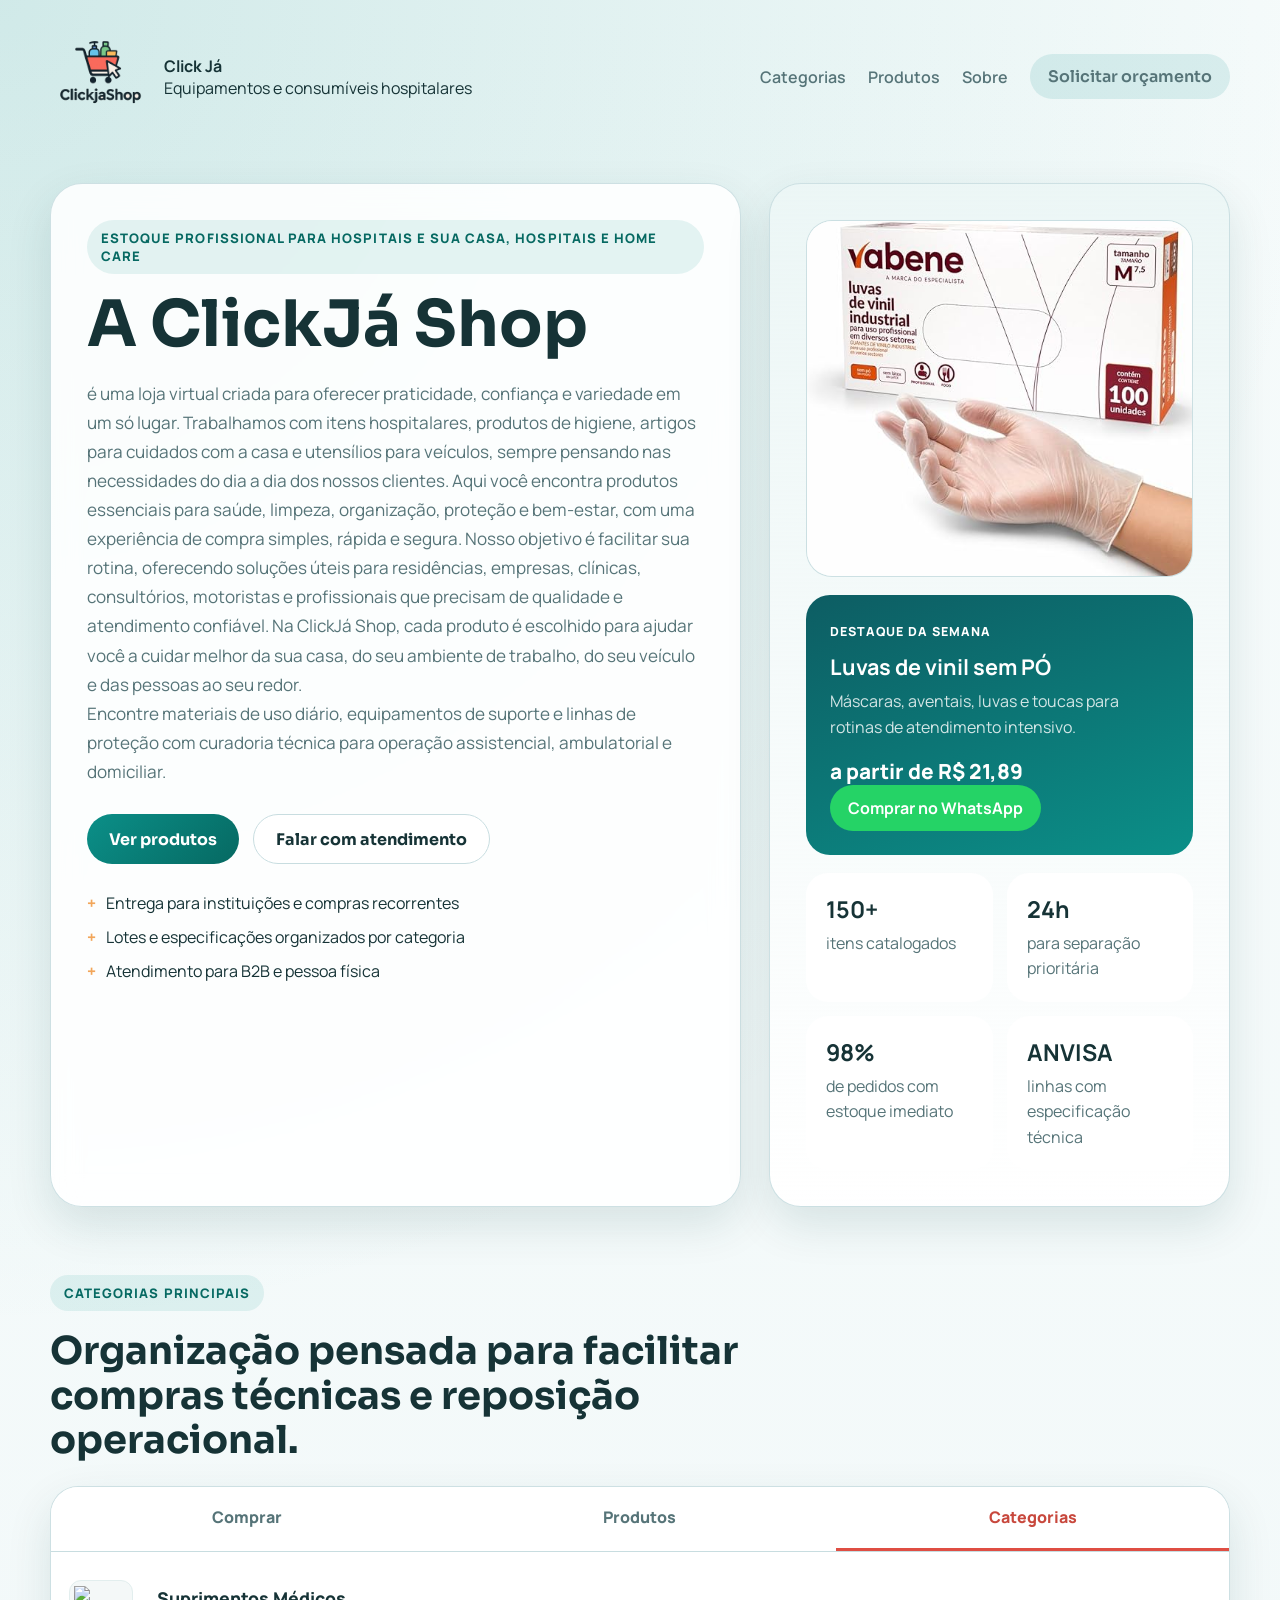
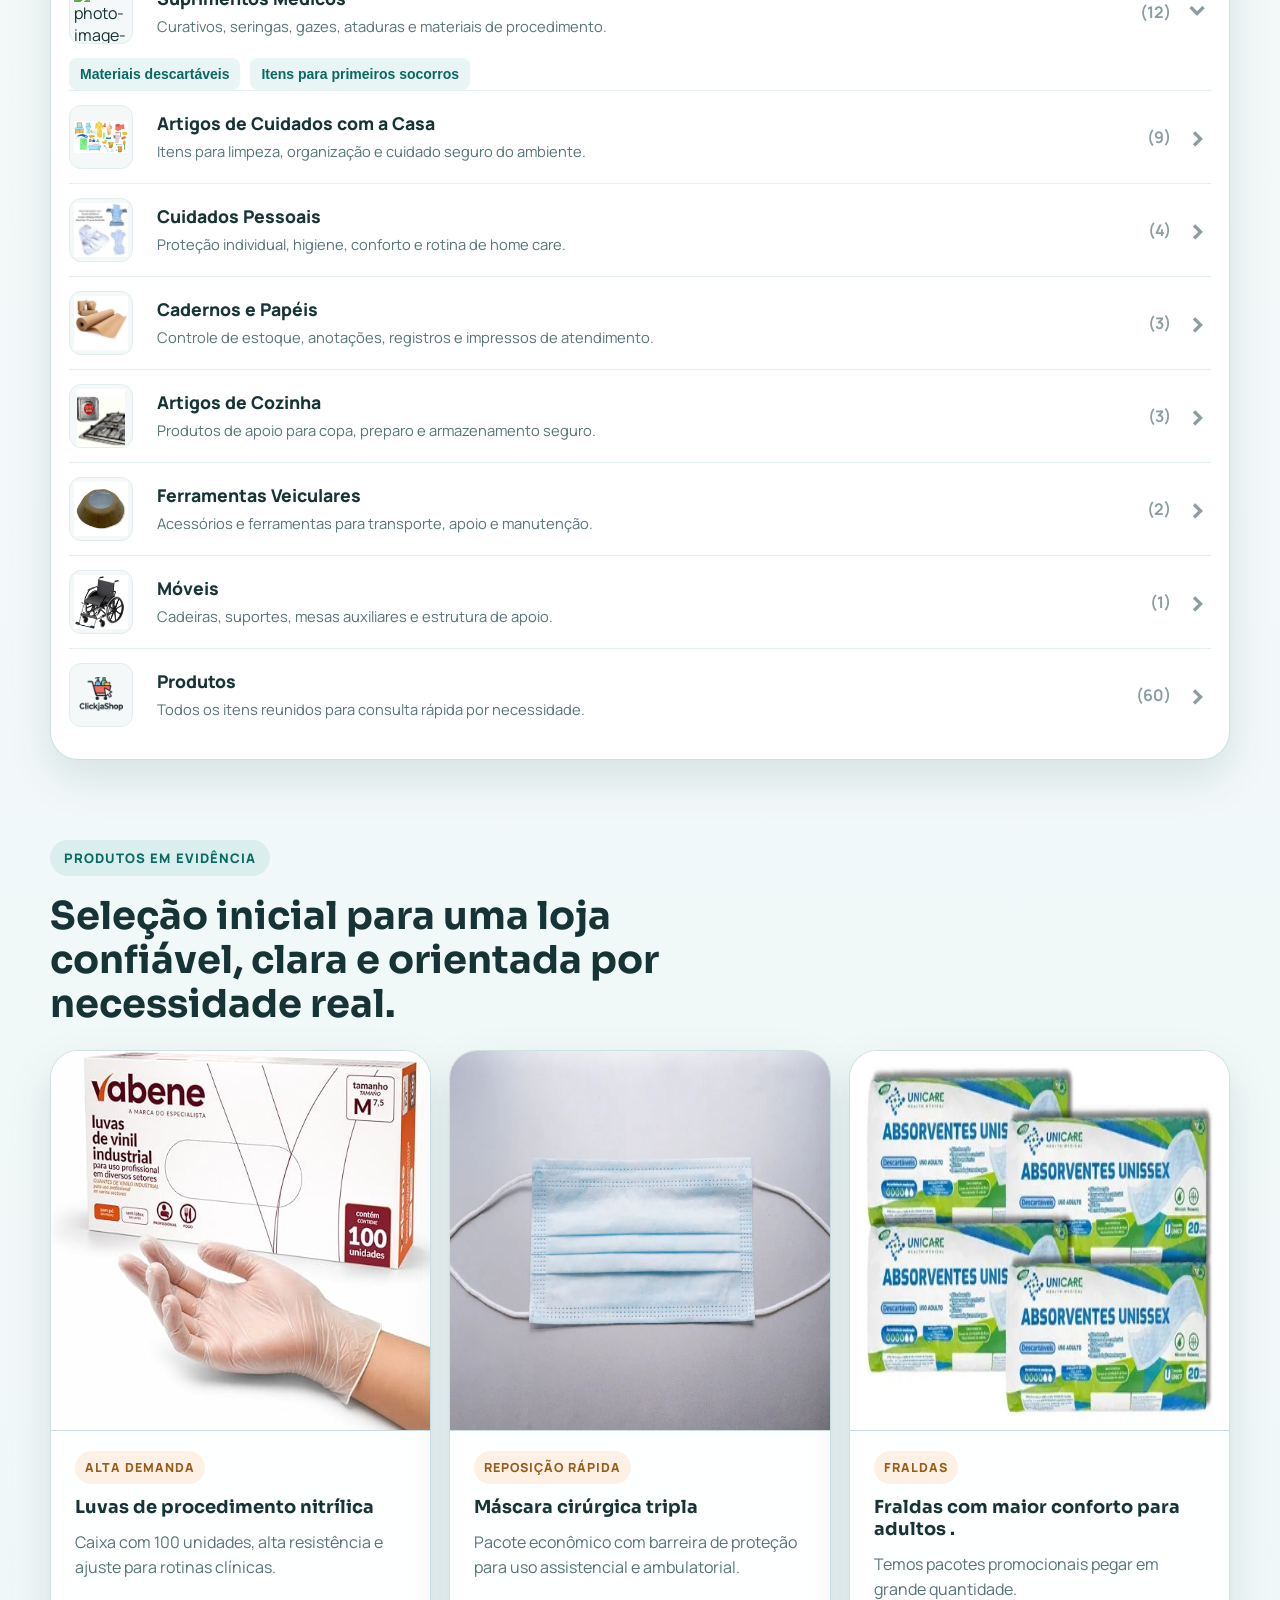
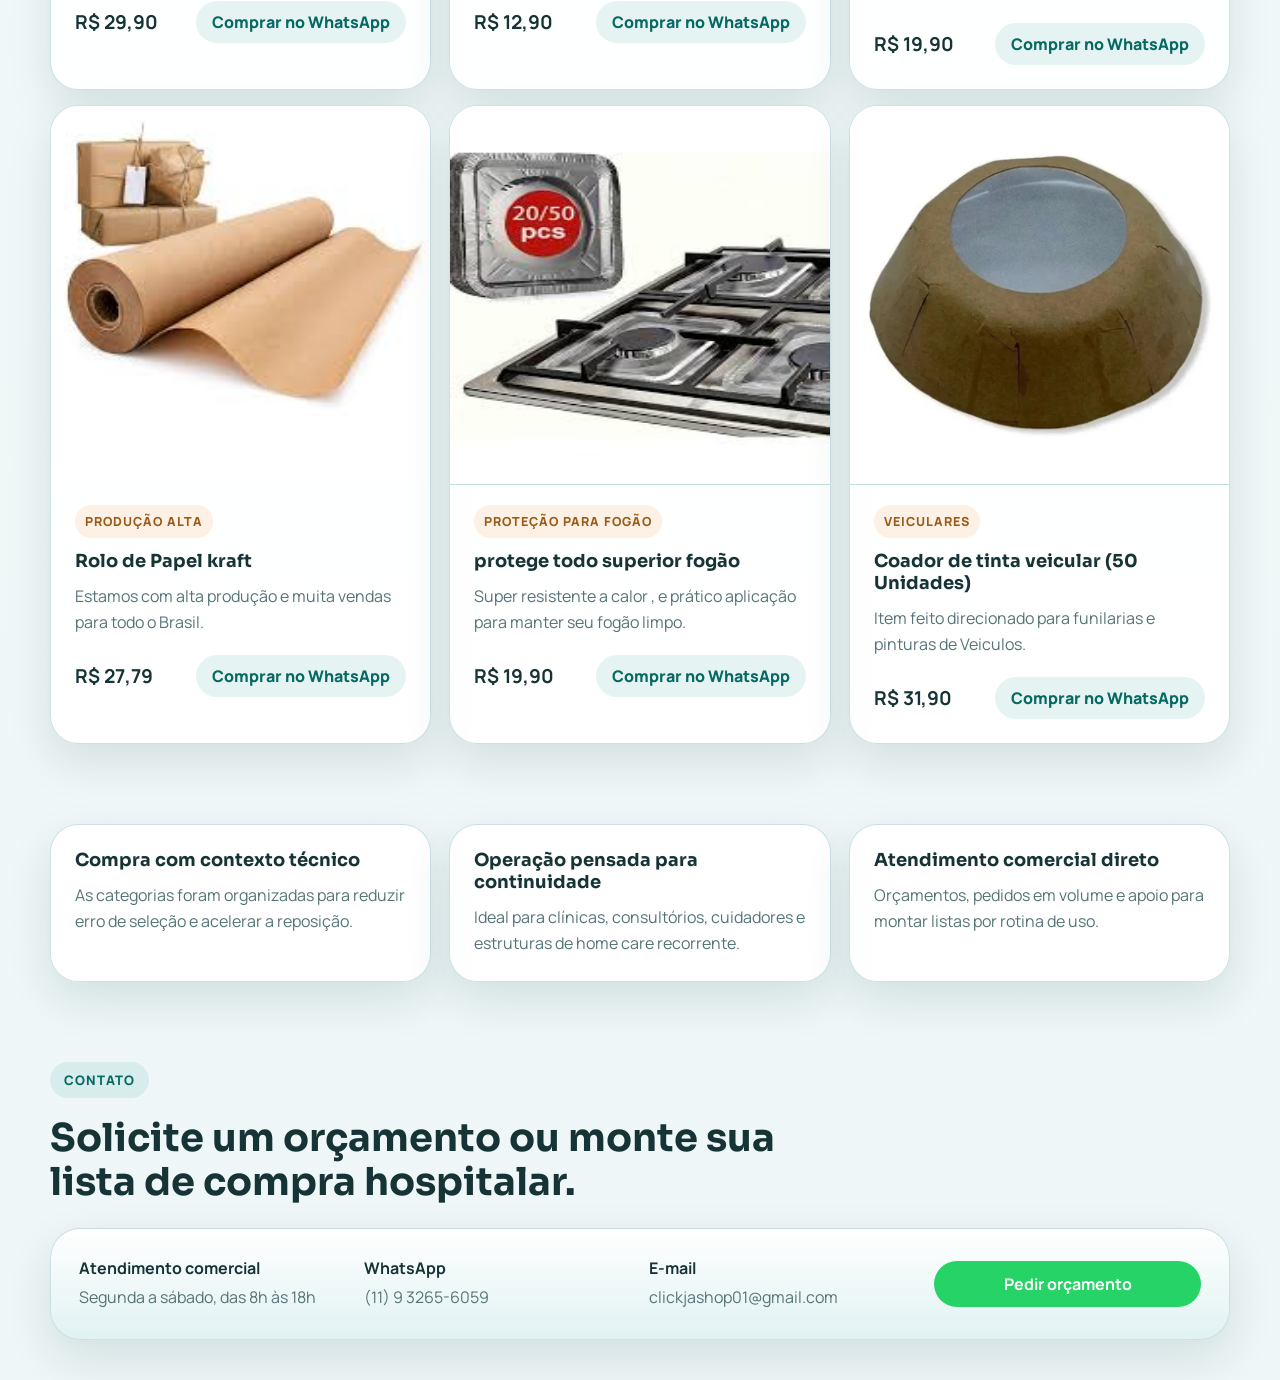
==== index.html @ 9dca1044 "minha atualização" ====
﻿<!DOCTYPE html>
<html lang="pt-BR">
<head>
    <meta charset="UTF-8">
    <meta name="viewport" content="width=device-width, initial-scale=1.0">
    <title>Click Já | Loja de Itens Hospitalares</title>
    <link rel="preconnect" href="https://fonts.googleapis.com">
    <link rel="preconnect" href="https://fonts.gstatic.com" crossorigin>
    <link href="https://fonts.googleapis.com/css2?family=Manrope:wght@400;500;700;800&family=Sora:wght@600;700;800&display=swap" rel="stylesheet">
    <link rel="stylesheet" href="style.css">
    <link rel="icon" href="./assets/favicon.png">
    <meta name="description" content="Loja online de itens hospitalares, higiene, cuidados pessoais e utilidades.">
</head>
<body>
    <header class="topbar">
        <div class="logo-clickja">
             <a href="#" class="logo">
            <img src="./assets/produtos/logo-clickja-sem-fundo.png" width="100px" alt="Logo">
            </a>
        
            <div>
                <strong>Click Já</strong>
                <p>Equipamentos e consumíveis hospitalares</p>
            </div>
        </div>
        <nav class="nav">
            <a href="#categorias">Categorias</a>
            <a href="#produtos">Produtos</a>
            <a href="#sobre">Sobre</a>
            <a href="#contato" class="nav-cta">Solicitar orçamento</a>
        </nav>
    </header>

    <main>
        <section class="hero" id="comprar">
            <div class="hero-copy">
                <span class="eyebrow">Estoque profissional para hospitais e sua casa, hospitais e home care</span>
                <h1>A ClickJá Shop</h1>
                        <p>é uma loja virtual criada para oferecer praticidade, confiança e variedade em um só lugar. Trabalhamos com itens hospitalares, produtos de higiene, artigos para cuidados com a casa e utensílios para veículos, sempre pensando nas necessidades do dia a dia dos nossos clientes.

                        Aqui você encontra produtos essenciais para saúde, limpeza, organização, proteção e bem-estar, com uma experiência de compra simples, rápida e segura. Nosso objetivo é facilitar sua rotina, oferecendo soluções úteis para residências, empresas, clínicas, consultórios, motoristas e profissionais que precisam de qualidade e atendimento confiável.
                        Na ClickJá Shop, cada produto é escolhido para ajudar você a cuidar melhor da sua casa, do seu ambiente de trabalho, do seu veículo e das pessoas ao seu redor.
                        </p>

                <p>
                    Encontre materiais de uso diário, equipamentos de suporte e linhas de proteção
                    com curadoria técnica para operação assistencial, ambulatorial e domiciliar.
                </p>
                <div class="hero-actions">
                    <a href="#produtos" class="button button-primary">Ver produtos</a>
                    <a href="#contato" class="button button-secondary">Falar com atendimento</a>
                </div>
                <ul class="hero-points">
                    <li>Entrega para instituições e compras recorrentes</li>
                    <li>Lotes e especificações organizados por categoria</li>
                    <li>Atendimento para B2B e pessoa física</li>
                </ul>
            </div>

            <div class="hero-panel">
                <figure class="hero-visual">
                    <img
                        class="hero-image"
                        src="./assets/produtos/luvas-nitrilicas-vebene.jpg"
                        alt="Foto de suprimentos hospitalares organizados sobre superfície azul"
                        width="720"
                        height="520">
                </figure>

                <div class="status-card">
                    
                    <span class="status-label">Destaque da semana</span>
                    <strong>Luvas de vinil sem PÓ</strong>
                    <p>Máscaras, aventais, luvas e toucas para rotinas de atendimento intensivo.</p>
                    <span class="status-price">a partir de R$ 21,89</span>
                    <a class="WhatsApp-button" href="https://wa.me/5511932656059?text=Olá! Tenho interesse no produto." target="_blank"> Comprar no WhatsApp</a>
                </div>
            

                <div class="metric-grid">
                    <article>
                        <strong>150+</strong>
                        <span>itens catalogados</span>
                    </article>
                    <article>
                        <strong>24h</strong>
                        <span>para separação prioritária</span>
                    </article>
                    <article>
                        <strong>98%</strong>
                        <span>de pedidos com estoque imediato</span>
                    </article>
                    <article>
                        <strong>ANVISA</strong>
                        <span>linhas com especificação técnica</span>
                    </article>
                </div>
            </div>
        </section>

        <section class="section shop-categories" id="categorias">
            <div class="section-heading">
                <span class="eyebrow">Categorias principais</span>
                <h2>Organização pensada para facilitar compras técnicas e reposição operacional.</h2>
            </div>

            <div class="store-panel">
                <div class="store-tabs" aria-label="Navegação da loja">
                    <a href="#comprar">Comprar</a>
                    <a href="#produtos">Produtos</a>
                    <a href="#categorias" class="active">Categorias</a>
                </div>

                <div class="category-list" aria-label="Lista de categorias da loja">
                    <details class="category-row" open>
                        <summary>
                            <span class="category-thumb">
                                <img src="./assets/produtos/img-kit-mascara-toca" alt="photo-image-luvas">
                            </span>
                            <span class="category-main">
                                <span class="category-title">Suprimentos Médicos</span>
                                <span class="category-spec">Curativos, seringas, gazes, ataduras e materiais de procedimento.</span>
                            </span>
                            <span class="category-count">(12)</span>
                            <span class="category-arrow" aria-hidden="true">›</span>
                            
                        </summary>
                        <div class="category-details">
                            <button class="category-button">Materiais descartáveis</button>
                            <button class="category-button">Itens para primeiros socorros</button>
                        </div>
                    </details>

                    <details class="category-row">
                        <summary>
                            <span class="category-thumb">
                                <img src="./assets/produtos/img-cuidados-de-casa.jpg" alt="image-higienico-banheiro">
                            </span>
                            <span class="category-main">
                                <span class="category-title">Artigos de Cuidados com a Casa</span>
                                <span class="category-spec">Itens para limpeza, organização e cuidado seguro do ambiente.</span>
                            </span>
                            <span class="category-count">(9)</span>
                            <span class="category-arrow" aria-hidden="true">›</span>
                        </summary>
                        <div class="category-details">
                            <button class="category-button">Higienização</button>
                            <button class="category-button">Proteção de superfícies</button>
                            <button class="category-button">Organizadores de rotina</button>
                        </div>
                    </details>

                    <details class="category-row">
                        <summary>
                            <span class="category-thumb">
                                <img src="./assets/produtos/img-fraldas-absorventes.jpg" alt="higiene">
                            </span>
                            <span class="category-main">
                                <span class="category-title">Cuidados Pessoais</span>
                                <span class="category-spec">Proteção individual, higiene, conforto e rotina de home care.</span>
                            </span>
                            <span class="category-count">(4)</span>
                            <span class="category-arrow" aria-hidden="true">›</span>
                        </summary>
                        <div class="category-details">
                            <button>Higiene pessoal</button>
                            <button>Conforto do paciente</button>
                        </div>
                    </details>

                    <details class="category-row">
                        <summary>
                            <span class="category-thumb">
                                <img src="./assets/produtos/img-papelkraft.jpg" alt="papel-kraft">
                            </span>
                            <span class="category-main">
                                <span class="category-title">Cadernos e Papéis</span>
                                <span class="category-spec">Controle de estoque, anotações, registros e impressos de atendimento.</span>
                            </span>
                            <span class="category-count">(3)</span>
                            <span class="category-arrow" aria-hidden="true">›</span>
                        </summary>
                        <div class="category-details">
                            <button>Blocos de registro</button>
                            <button>Etiquetas</button>
                            <button>Formulários de controle</button>
                        </div>
                    </details>

                    <details class="category-row">
                        <summary>
                            <span class="category-thumb">
                                <img src="./assets/produtos/img-capa-de-fogao-aluminio.jpg" alt="capa-fogao">
                            </span>
                            <span class="category-main">
                                <span class="category-title">Artigos de Cozinha</span>
                                <span class="category-spec">Produtos de apoio para copa, preparo e armazenamento seguro.</span>
                            </span>
                            <span class="category-count">(3)</span>
                            <span class="category-arrow" aria-hidden="true">›</span>
                        </summary>
                        <div class="category-details">
                            <button>Utensílios de apoio</button>
                            <button>Armazenamento</button>
                            <button>Itens descartáveis</button>
                        </div>
                    </details>

                    <details class="category-row">
                        <summary>
                            <span class="category-thumb">
                                <img src="./assets/produtos/img-coador-tinta-veicular.jpg" alt="ferramentas-veiculares">
                            </span>
                            <span class="category-main">
                                <span class="category-title">Ferramentas Veiculares</span>
                                <span class="category-spec">Acessórios e ferramentas para transporte, apoio e manutenção.</span>
                            </span>
                            <span class="category-count">(2)</span>
                            <span class="category-arrow" aria-hidden="true">›</span>
                        </summary>
                        <div class="category-details">
                            <button>Apoio para veículos</button>
                            <button>Segurança no transporte</button>
                            <button>Manutenção básica</button>
                        </div>
                    </details>

                    <details class="category-row">
                        <summary>
                            <span class="category-thumb">
                                <img src="./assets/produtos/img-cadeiras-rodas.jpg" alt="cadeira-rodas">
                            </span>
                            <span class="category-main">
                                <span class="category-title">Móveis</span>
                                <span class="category-spec">Cadeiras, suportes, mesas auxiliares e estrutura de apoio.</span>
                            </span>
                            <span class="category-count">(1)</span>
                            <span class="category-arrow" aria-hidden="true">›</span>
                        </summary>
                        <div class="category-details">
                            <button>Mobilidade</button>
                            <button>Apoio hospitalar</button>
                            <button>Uso domiciliar</button>
                        </div>
                    </details>

                    <details class="category-row">
                        <summary>
                            <span class="category-thumb">
                            <img src="./assets/produtos/logo-clickja-sem-fundo.png" alt="foto-logo">
                            </span>

                            <span class="category-main">
                                
                                <span class="category-title">Produtos</span>
                                <span class="category-spec">Todos os itens reunidos para consulta rápida por necessidade.</span>
                            </span>
                            <span class="category-count">(60)</span>
                            <span class="category-arrow" aria-hidden="true">›</span>
                        </summary>
                        <div class="category-details">
                            <button>Catálogo completo</button>
                            <button>Produtos em destaque</button>
                            <button>Itens por reposição</button>
                        </div>
                    </details>
                </div>
            </div>
        </section>

        <section class="section" id="produtos">
            <div class="section-heading">
                <span class="eyebrow">Produtos em evidência</span>
                <h2>Seleção inicial para uma loja confiável, clara e orientada por necessidade real.</h2>
            </div>

            <div class="product-grid">
                <article class="product-card">
                    <figure class="product-media">
                        <img
                            class="product-image"
                            src="./assets/produtos/luvas-nitrilicas-vebene.jpg"
                            alt="Foto de luvas médicas descartáveis azuis"
                            width="640"
                            height="480"
                            loading="lazy"
                            decoding="async">
                    </figure>
                    <span class="product-tag">Alta demanda</span>
                    <h3>Luvas de procedimento nitrílica</h3>
                    <p>Caixa com 100 unidades, alta resistência e ajuste para rotinas clínicas.</p>
                    <div class="product-meta">
                        <strong>R$ 29,90</strong>
                        <a class="WhatsApp-button" href="https://wa.me/5511932656059?text=Olá! Tenho interesse no produto." target="_blank" rel="noopener"> Comprar no WhatsApp</a>
                    </div>
                </article>

               
                <article class="product-card">
                    <figure class="product-media">
                        <img
                            class="product-image"
                            src="./assets/produtos/img-mascara-descartável.jpg"
                            alt="Foto de máscara cirúrgica descartável"
                            width="640"
                            height="480"
                            loading="lazy"
                            decoding="async">
                    </figure>
                    <span class="product-tag">Reposição rápida</span>
                    <h3>Máscara cirúrgica tripla</h3>
                    <p>Pacote econômico com barreira de proteção para uso assistencial e ambulatorial.</p>
                    <div class="product-meta">
                        <strong>R$ 12,90</strong>
                        <a class="WhatsApp-button" href="https://wa.me/5511932656059?text=Olá! Tenho interesse no produto." target="_blank" rel="noopener"> Comprar no WhatsApp</a>
                    </div>
                </article>

 

                <article class="product-card">
                    <figure class="product-media">
                        <img
                            class="product-image"
                            src="./assets/produtos/img-absorventes-home-care.jpg"
                            alt="coador-funilaria-pintura"
                            width="640"
                            height="480"
                            loading="lazy"
                            decoding="async">
                    </figure>
                    <span class="product-tag">Fraldas</span>
                    <h3>Fraldas com maior conforto para adultos .</h3>
                    <p>Temos pacotes promocionais pegar em grande quantidade. </p>
                    <div class="product-meta">
                        <strong>R$ 19,90</strong>
                        <a class="WhatsApp-button" href="https://wa.me/5511932656059?text=Olá! Tenho interesse no produto." target="_blank" rel="noopener"> Comprar no WhatsApp</a>
                    </div>
                </article>
            </div>
            
            <div class="product-grid">
                <article class="product-card">
                    <figure class="product-kraft">
                        <img
                            class="product-image"
                            src="./assets/produtos/img-papelkraft.jpg"
                            alt="papel-kraft"
                            width="640"
                            height="480"
                            loading="lazy"
                            decoding="async">
                    </figure>
                    <span class="product-tag">Produção alta</span>
                    <h3>Rolo de Papel kraft</h3>
                    <p>Estamos com alta produção e muita vendas para todo o Brasil.</p>
                    <div class="product-meta">
                        <strong>R$ 27,79</strong>
                        <a class="WhatsApp-button" href="https://wa.me/5511932656059?text=Olá! Tenho interesse no produto." target="_blank"> Comprar no WhatsApp</a>
                    </div>
                </article>

               
                <article class="product-card">
                    <figure class="product-media">
                        <img
                            class="product-image"
                            src="./assets/produtos/img-capa-de-fogao-aluminio.jpg"
                            alt="proteção para fogão"
                            width="640"
                            height="480"
                            loading="lazy"
                            decoding="async">
                    </figure>
                    <span class="product-tag"> Proteção para fogão</span>
                    <h3>protege todo superior fogão</h3>
                    <p>Super resistente a calor , e prático aplicação para manter seu fogão limpo.</p>
                    <div class="product-meta">
                        <strong>R$ 19,90</strong>
                        <a class="WhatsApp-button" href="https://wa.me/5511932656059?text=Olá! Tenho interesse no produto." target="_blank"> Comprar no WhatsApp</a>
                    </div>
                </article>

 

                <article class="product-card">
                    <figure class="product-media">
                        <img
                            class="product-image"
                            src="./assets/produtos/img-coador-tinta-veicular.jpg"
                            alt="foto do coador de pinturas veiculares"
                            width="640"
                            height="480"
                            loading="lazy"
                            decoding="async">
                    </figure>
                    <span class="product-tag">Veiculares</span>
                    <h3>Coador de tinta veicular (50 Unidades)</h3>
                    <p>Item feito direcionado para funilarias e pinturas de Veiculos.</p>
                    <div class="product-meta">
                        <strong>R$ 31,90</strong>
                        <a class="WhatsApp-button" href="https://wa.me/5511932656059?text=Olá! Tenho interesse no produto." target="_blank"> Comprar no WhatsApp</a>
                    </div>
                </article>
            </div>
        </section>

        <section class="section feature-strip" id="sobre">
            <article>
                <h3>Compra com contexto técnico</h3>
                <p>As categorias foram organizadas para reduzir erro de seleção e acelerar a reposição.</p>
            </article>
            <article>
                <h3>Operação pensada para continuidade</h3>
                <p>Ideal para clínicas, consultórios, cuidadores e estruturas de home care recorrente.</p>
            </article>
            <article>
                <h3>Atendimento comercial direto</h3>
                <p>Orçamentos, pedidos em volume e apoio para montar listas por rotina de uso.</p>
            </article>
        </section>

        <section class="section contact-section" id="contato">
            <div class="section-heading">
                <span class="eyebrow">Contato</span>
                <h2>Solicite um orçamento ou monte sua lista de compra hospitalar.</h2>
            </div>

            <div class="contact-card">
                <div>
                    <strong>Atendimento comercial</strong>
                    <p>Segunda a sábado, das 8h às 18h</p>
                </div>
                <div>
                    <strong>WhatsApp</strong>
                    <p>(11) 9 3265-6059</p>
                </div>
                <div>
                    <strong>E-mail</strong>
                    <p>clickjashop01@gmail.com</p>
                </div>
                <a class="WhatsApp-button" href="https://wa.me/5511932656059?text=Olá! Tenho interesse no produto." target="_blank">Pedir orçamento</a>
                
            </div>
        </section>
            <script src="script.js"></script>
    </main>


</body>
</html>
---- style.css ----
* {
    box-sizing: border-box;
    margin: 0;
    padding: 0;
}

:root {
    --bg: #eef6f7;
    --surface: #ffffff;
    --surface-strong: #dff1f2;
    --line: #c8dde0;
    --text: #163336;
    --muted: #567478;
    --primary: #0b8f88;
    --primary-dark: #066962;
    --accent: #f2a65a;
    --shadow: 0 18px 45px rgba(12, 62, 66, 0.12);
}

html {
    scroll-behavior: smooth;
}

.logo-clickja {
    display: flex;
    align-items: center;
    gap: 14px;
}

body {
    min-height: 100vh;
    font-family: "Manrope", sans-serif;
    background:
        radial-gradient(circle at top left, rgba(11, 143, 136, 0.16), transparent 28%),
        linear-gradient(180deg, #f6fbfb 0%, var(--bg) 100%);
    color: var(--text);
}

a {
    color: inherit;
    text-decoration: none;
}

main,
.topbar {
    width: min(1180px, calc(100% - 32px));
    margin: 0 auto;
}

.topbar {
    display: flex;
    justify-content: space-between;
    align-items: center;
    padding: 24px 0 12px;
    gap: 24px;
}

.brand {
    display: flex;
    align-items: center;
    gap: 14px;
}

.brand-badge {
    width: 52px;
    height: 52px;
    display: grid;
    place-items: center;
    border-radius: 18px;
    background: linear-gradient(135deg, var(--primary) 0%, var(--primary-dark) 100%);
    color: #fff;
    font-family: "Sora", sans-serif;
    font-weight: 800;
    letter-spacing: 0.08em;
    box-shadow: var(--shadow);
}

.brand strong,
.nav-cta,
.button,
h1,
h2,
h3 {
    font-family: "Sora", sans-serif;
}



.brand p {
    color: var(--muted);
    font-size: 0.92rem;
}

.nav {
    display: flex;
    align-items: center;
    gap: 22px;
    flex-wrap: wrap;
}

.nav a {
    color: var(--muted);
    font-weight: 600;
}

.nav-cta {
    padding: 12px 18px;
    border-radius: 999px;
    background: rgba(11, 143, 136, 0.12);
    color: var(--primary);
}

.hero {
    display: grid;
    grid-template-columns: 1.2fr 0.8fr;
    gap: 28px;
    padding: 42px 0 28px;
    align-items: stretch;
}

.hero-copy,
.hero-panel,
.category-card,
.product-card,
.feature-strip article,
.contact-card {
    border: 1px solid rgba(200, 221, 224, 0.9);
    box-shadow: var(--shadow);
}

.hero-copy,
.hero-panel {
    border-radius: 32px;
    padding: 36px;
    background: rgba(255, 255, 255, 0.88);
    backdrop-filter: blur(14px);
}

.eyebrow {
    display: inline-block;
    margin-bottom: 18px;
    padding: 9px 14px;
    border-radius: 999px;
    background: rgba(11, 143, 136, 0.1);
    color: var(--primary-dark);
    font-size: 0.82rem;
    font-weight: 800;
    text-transform: uppercase;
    letter-spacing: 0.08em;
}

h1 {
    font-size: clamp(2.4rem, 5vw, 4.6rem);
    line-height: 1.04;
    margin-bottom: 20px;
}

.hero-copy p {
    max-width: 62ch;
    font-size: 1.07rem;
    line-height: 1.7;
    color: var(--muted);
}

.hero-actions {
    display: flex;
    gap: 14px;
    flex-wrap: wrap;
    margin: 28px 0;
}

.button {
    display: inline-flex;
    align-items: center;
    justify-content: center;
    min-height: 50px;
    padding: 0 22px;
    border-radius: 999px;
    font-weight: 700;
    transition: transform 0.2s ease, background-color 0.2s ease;
}

.button:hover,
.product-meta a:hover,
.nav a:hover {
    transform: translateY(-2px);
}

.button-primary {
    background: linear-gradient(135deg, var(--primary) 0%, var(--primary-dark) 100%);
    color: #fff;
}

.button-secondary {
    background: #fff;
    color: var(--text);
    border: 1px solid var(--line);
}

.hero-points {
    list-style: none;
    display: grid;
    gap: 12px;
    color: var(--text);
}

.hero-points li::before {
    content: "+";
    color: var(--accent);
    font-weight: 800;
    margin-right: 10px;
}

.hero-panel {
    display: grid;
    gap: 18px;
    background:
        linear-gradient(180deg, rgba(11, 143, 136, 0.08), rgba(255, 255, 255, 0.95)),
        #fff;
}

.hero-visual,
.product-media {
    overflow: hidden;
    background: linear-gradient(180deg, #f7fcfc, #e6f3f4);
}

.hero-visual {
    border-radius: 26px;
    min-height: 260px;
    border: 1px solid rgba(200, 221, 224, 0.9);
}

.hero-image,
.product-image {
    display: block;
    width: 100%;
    height: 100%;
    object-fit:fill;
}

.status-card {
    padding: 24px;
    border-radius: 24px;
    background: linear-gradient(160deg, #0d5d63 0%, #0b8f88 100%);
    color: #fff;
}

.status-label,
.product-tag {
    display: inline-block;
    margin-bottom: 12px;
    font-size: 0.78rem;
    font-weight: 800;
    text-transform: uppercase;
    letter-spacing: 0.08em;
}

.status-card strong,
.status-price {
    display: block;
}

.status-card strong {
    margin-bottom: 8px;
    font-size: 1.35rem;
}

.status-card p {
    line-height: 1.6;
    color: rgba(255, 255, 255, 0.82);
}

.status-price {
    margin-top: 16px;
    font-size: 1.3rem;
    font-weight: 800;
}

.metric-grid {
    display: grid;
    grid-template-columns: repeat(2, 1fr);
    gap: 14px;
}

.metric-grid article {
    padding: 20px;
    border-radius: 22px;
    background: var(--surface);
}

.metric-grid strong {
    display: block;
    margin-bottom: 6px;
    font-size: 1.45rem;
}

.metric-grid span,
.category-card p,
.product-card p,
.feature-strip p,
.contact-card p {
    color: var(--muted);
    line-height: 1.6;
}

.section {
    padding: 40px 0;
}

.section-heading {
    max-width: 760px;
    margin-bottom: 24px;
}

h2 {
    font-size: clamp(1.8rem, 3vw, 3rem);
    line-height: 1.15;
}

.category-grid,
.product-grid,
.feature-strip {
    display: grid;
    gap: 18px;
}

.category-grid {
    grid-template-columns: repeat(4, 1fr);
}

.shop-categories {
    scroll-margin-top: 18px;
}

.store-panel {
    overflow: hidden;
    border: 1px solid rgba(200, 221, 224, 0.9);
    border-radius: 28px;
    background: var(--surface);
    box-shadow: var(--shadow);
}

.store-tabs {
    display: grid;
    grid-template-columns: repeat(3, 1fr);
    border-bottom: 1px solid var(--line);
    background: rgba(255, 255, 255, 0.96);
}

.store-tabs a {
    display: flex;
    min-height: 64px;
    align-items: center;
    justify-content: center;
    border-bottom: 3px solid transparent;
    color: var(--muted);
    font-weight: 800;
}

.store-tabs a.active {
    border-color: #df4e43;
    color: #c8483d;
}

.category-list {
    padding: 14px 18px 18px;
}

.category-row {
    background: #fff;
}

.category-row + .category-row {
    border-top: 1px solid #e5eef0;
}

.category-row summary {
    display: grid;
    grid-template-columns: 72px minmax(0, 1fr) auto 24px;
    gap: 16px;
    align-items: center;
    min-height: 92px;
    padding: 12px 0;
    cursor: pointer;
    list-style: none;
}

.category-row summary::-webkit-details-marker {
    display: none;
}

.category-thumb {
    width: 64px;
    height: 64px;
    display: grid;
    place-items: center;
    overflow: hidden;
    border-radius: 12px;
    background: #f4f8f8;
    border: 1px solid #e2eeee;
}

.category-thumb img {
    width: 88%;
    height: 88%;
    object-fit: contain;
}

.category-cube::before {
    content: "";
    width: 34px;
    height: 34px;
    border-radius: 8px;
    background:
        linear-gradient(135deg, transparent 48%, rgba(255, 255, 255, 0.45) 50%),
        linear-gradient(135deg, #fb6a52, #e03d2e);
    box-shadow: inset -10px -10px 0 rgba(143, 32, 25, 0.16);
}

.category-main {
    display: grid;
    gap: 6px;
    min-width: 0;
}

.category-title {
    color: var(--text);
    font-size: 1.1rem;
    font-weight: 800;
}

.category-spec {
    color: var(--muted);
    font-size: 0.92rem;
    line-height: 1.45;
}

.category-count,
.category-arrow {
    color: #8a9da0;
    font-weight: 700;
}

.category-arrow {
    font-size: 2rem;
    line-height: 1;
    transition: transform 0.2s ease;
}

.category-row[open] .category-arrow {
    transform: rotate(90deg);
}

.category-details {
    display: flex;
    flex-wrap: wrap;
    gap: 10px;

    
}

.category-details button {
    padding: 8px 11px;
    border: none;
    border-radius: 8px;
    background-color: rgba(11, 143, 136, 0.09);
    color: var(--primary-dark);
    font-size: 14px;
    font-weight: 800;
    cursor: pointer;
}

.product-grid {
    display: grid;
    gap: 18px;
    margin-top: 15px;
    grid-template-columns: repeat(auto-fit, minmax(280px, 1fr));
}

.category-card,
.product-card,
.feature-strip article {
    border-radius: 28px;
    background: rgba(255, 255, 255, 0.9);
}

.category-card,
.feature-strip article {
    padding: 24px;
}

.product-card {
    padding: 0;
    overflow: hidden;
}

.product-media {
    aspect-ratio: 3 / 3;
    border-bottom: 1px solid var(--line);
}

 


.product-card .product-tag,
.product-card h3,
.product-card p,
.product-card .product-meta {
    margin-left: 24px;
    margin-right: 24px;
}

.product-card .product-tag {
    margin-top: 20px;
}

.product-card .product-meta {
    margin-bottom: 24px;
}

.category-card h3,
.product-card h3,
.feature-strip h3 {
    margin-bottom: 12px;
    font-size: 1.12rem;
}

.product-tag {
    padding: 8px 10px;
    border-radius: 999px;
    background: rgba(242, 166, 90, 0.16);
    color: #9a5b19;
}

.product-meta {
    display: flex;
    justify-content: space-between;
    align-items: center;
    gap: 12px;
    margin-top: 20px;
}

.product-meta strong {
    font-size: 1.2rem;
}

.product-meta a {
    padding: 10px 16px;
    border-radius: 999px;
    background: rgba(11, 143, 136, 0.1);
    color: var(--primary-dark);
    font-weight: 800;
    transition: transform 0.2s ease, background-color 0.2s ease;
}

.feature-strip {
    grid-template-columns: repeat(3, 1fr);
}

.contact-card {
    display: grid;
    grid-template-columns: repeat(4, 1fr);
    gap: 18px;
    align-items: center;
    padding: 28px;
    border-radius: 30px;
    background: linear-gradient(180deg, rgba(255, 255, 255, 0.96), rgba(223, 241, 242, 0.95));
}

.contact-card strong {
    display: block;
    margin-bottom: 6px;
    font-size: 1rem;
}

@media (max-width: 980px) {
    .hero,
    .category-grid,
    .product-grid,
    .feature-strip,
    .contact-card {
        grid-template-columns: 1fr;
    }

    .topbar {
        flex-direction: column;
        align-items: flex-start;
    }

    .hero-copy,
    .hero-panel {
        padding: 28px;
    }
}

@media (max-width: 640px) {
    main,
    .topbar {
        width: min(100% - 20px, 1180px);
    }

    h1 {
        font-size: 2.2rem;
    }

    .hero-actions,
    .nav {
        width: 100%;
    }

    .button,
    .nav-cta,
    .product-meta a {
        width: 100%;
    }

    .metric-grid {
        grid-template-columns: 1fr;
    }

    .store-tabs a {
        min-height: 56px;
        font-size: 0.95rem;
    }

    .category-list {
        padding: 8px 12px 14px;
    }

    .category-row summary {
        grid-template-columns: 58px minmax(0, 1fr) auto 18px;
        gap: 10px;
        min-height: 82px;
    }

    .category-thumb {
        width: 52px;
        height: 52px;
    }

    .category-title {
        font-size: 0.98rem;
    }

    .category-spec {
        font-size: 0.8rem;
    }

    .category-details {
        padding-left: 68px;
    }

    .product-meta {
        flex-direction: column;
        align-items: stretch;
    }
}

.WhatsApp-button {
    display: inline-flex;
    align-items: center;
    justify-content: center;
    padding: 12px 18px;
    border-radius: 999px;
    background: #25D366;
    color: white;
    font-weight: 700;
    transition: 0.3s;
}

.WhatsApp-button:hover {
    background: #1ea952;
    transform: translateY(-2px);
}
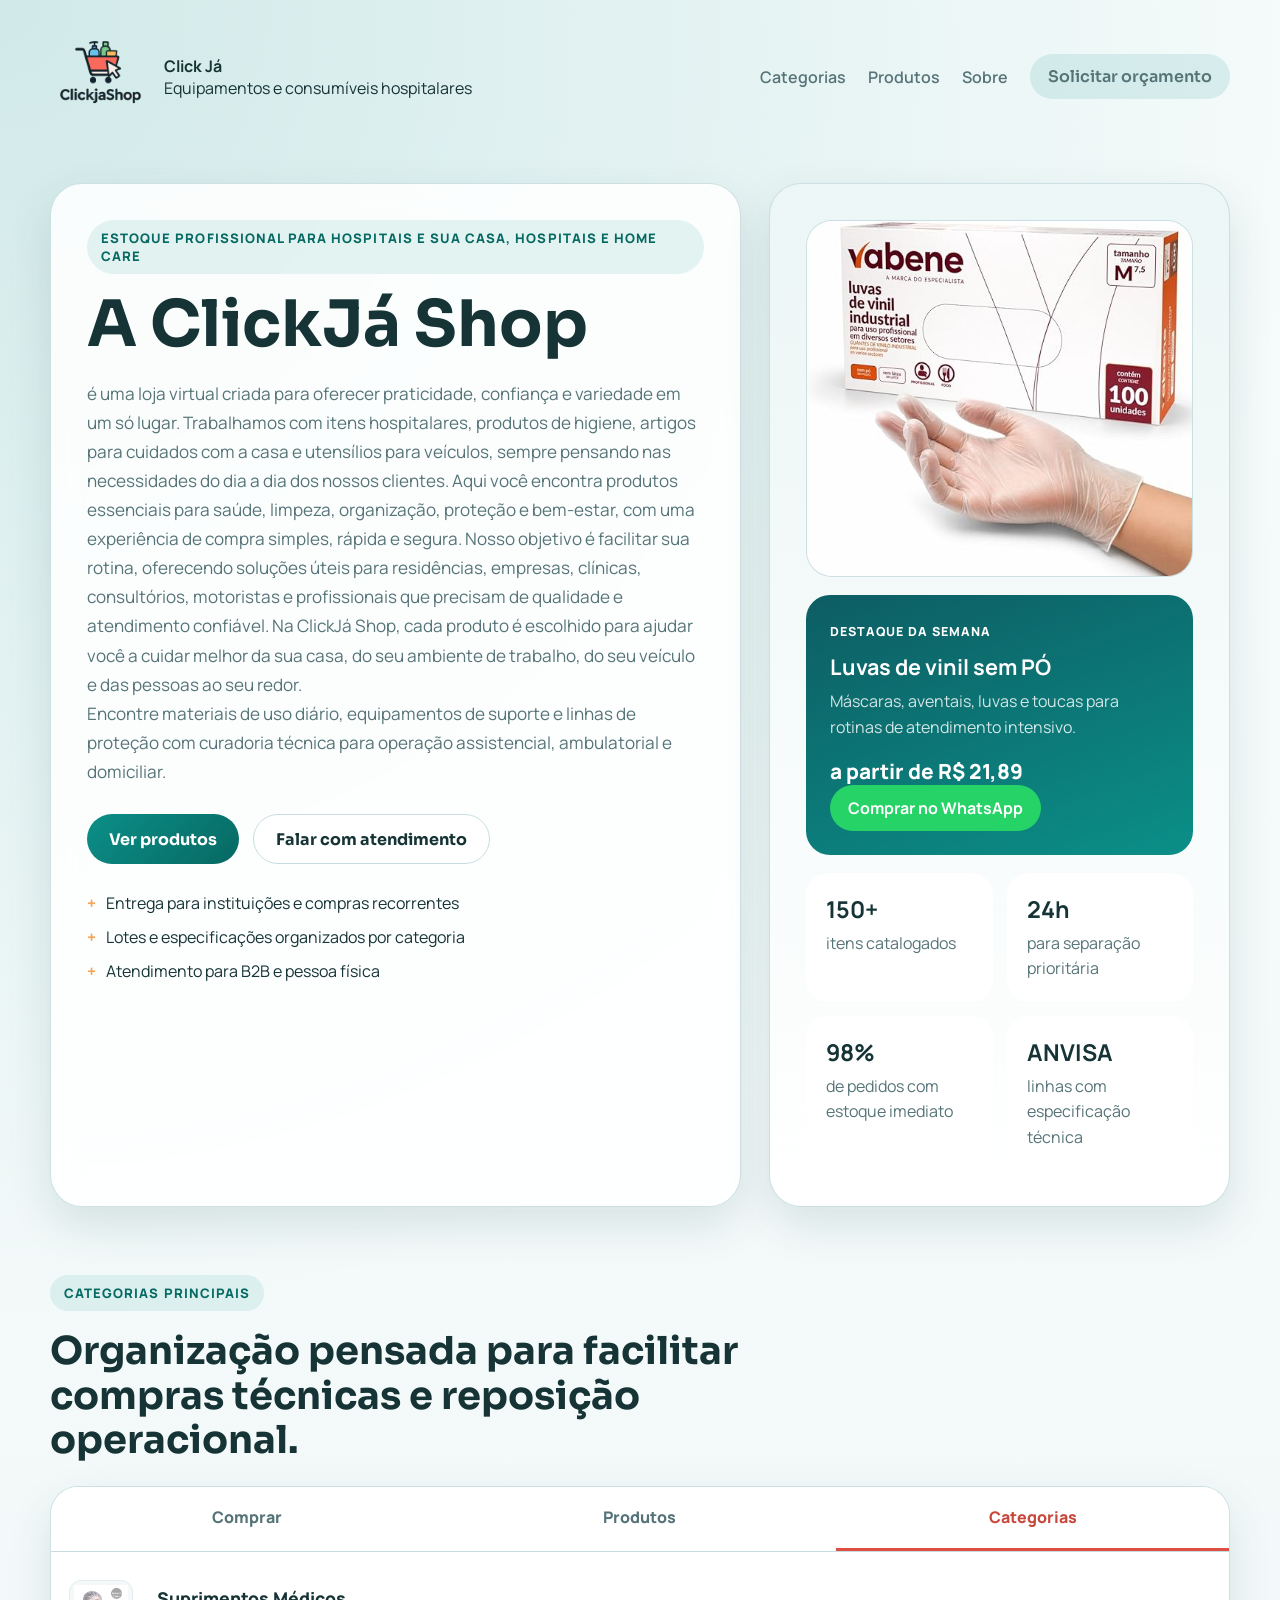
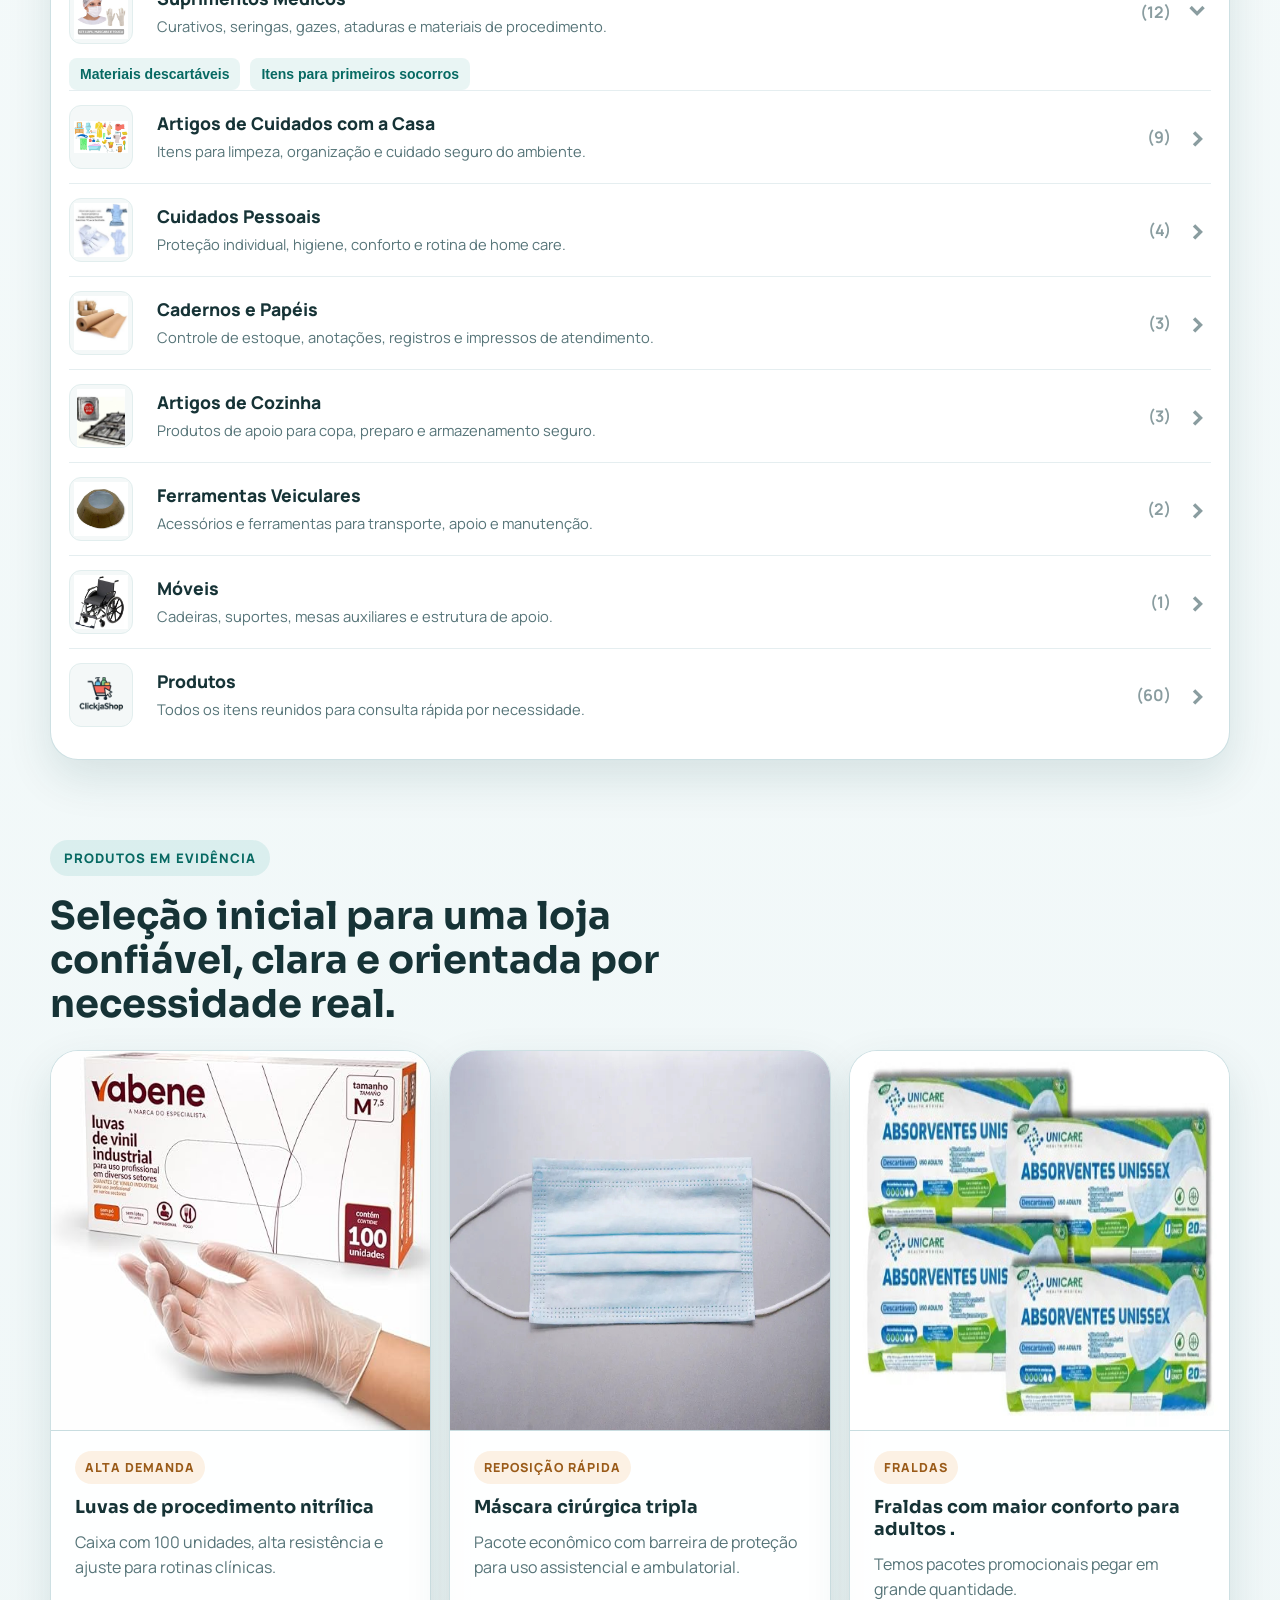
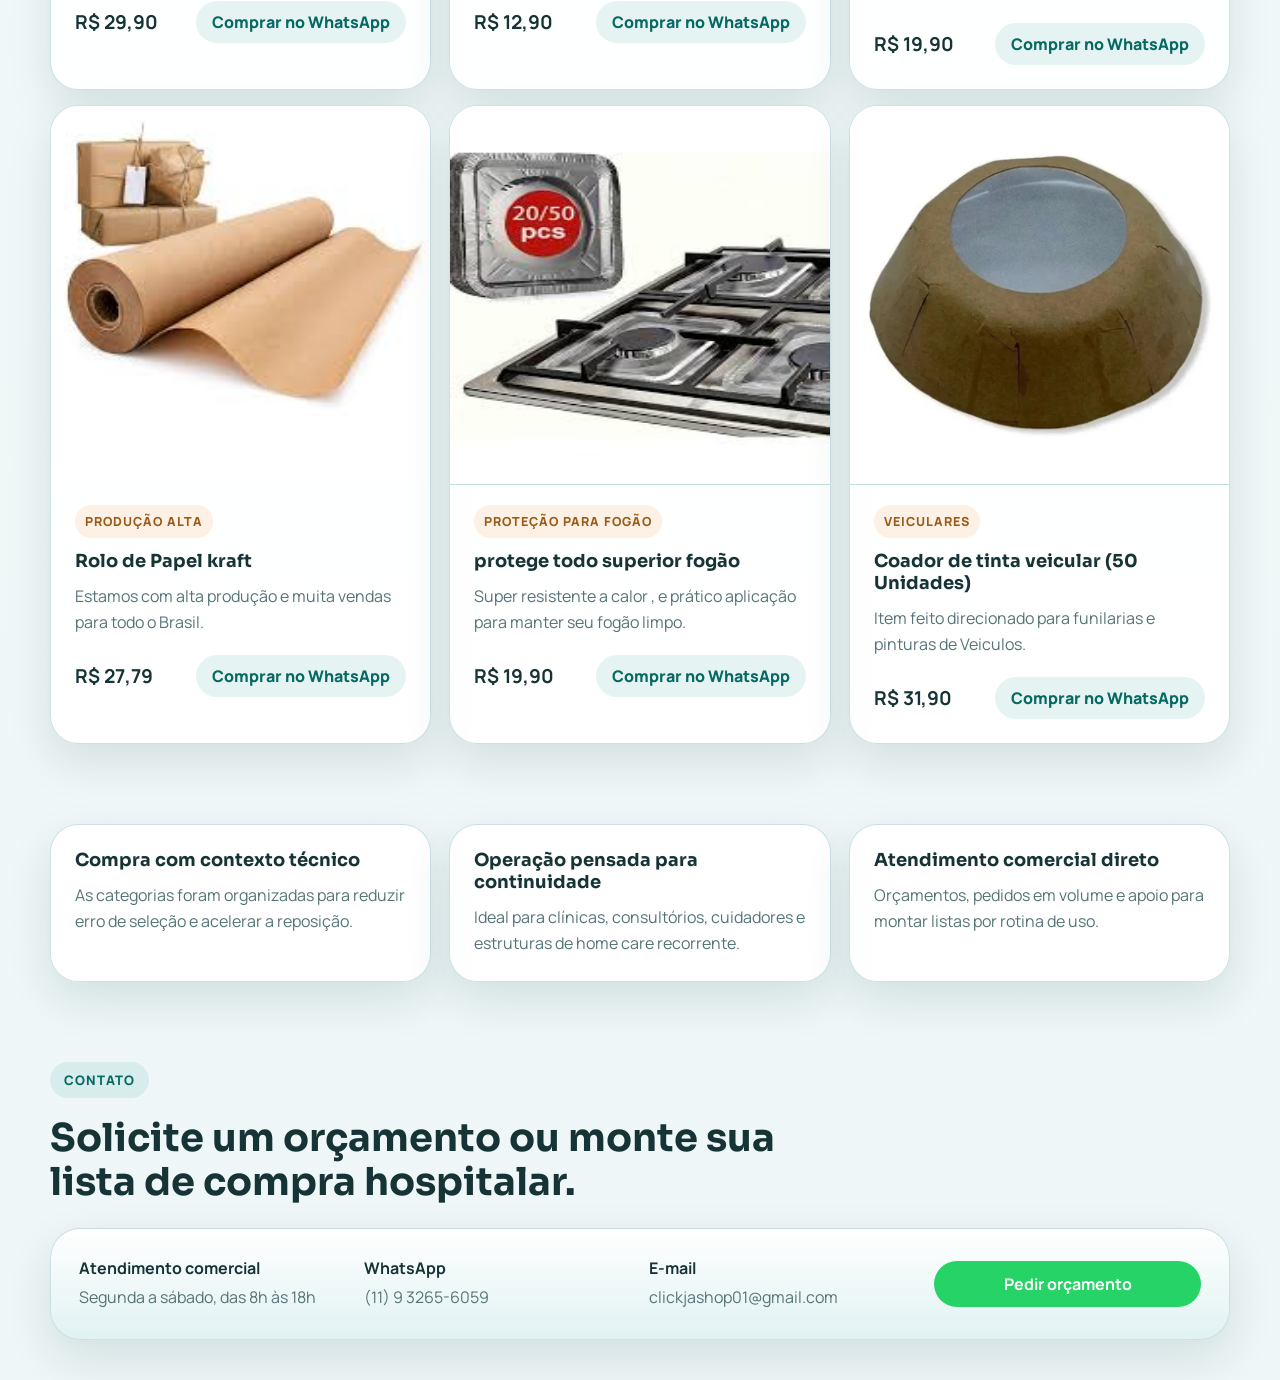
==== commit f93798a5: "minha atualização" ====
--- a/index.html
+++ b/index.html
@@ -115,7 +115,7 @@
                     <details class="category-row" open>
                         <summary>
                             <span class="category-thumb">
-                                <img src="./assets/produtos/img-kit-mascara-toca" alt="photo-image-luvas">
+                                <img src="./assets/produtos/img-mascara-toca.jpg" alt="photo-image-luvas">
                             </span>
                             <span class="category-main">
                                 <span class="category-title">Suprimentos Médicos</span>
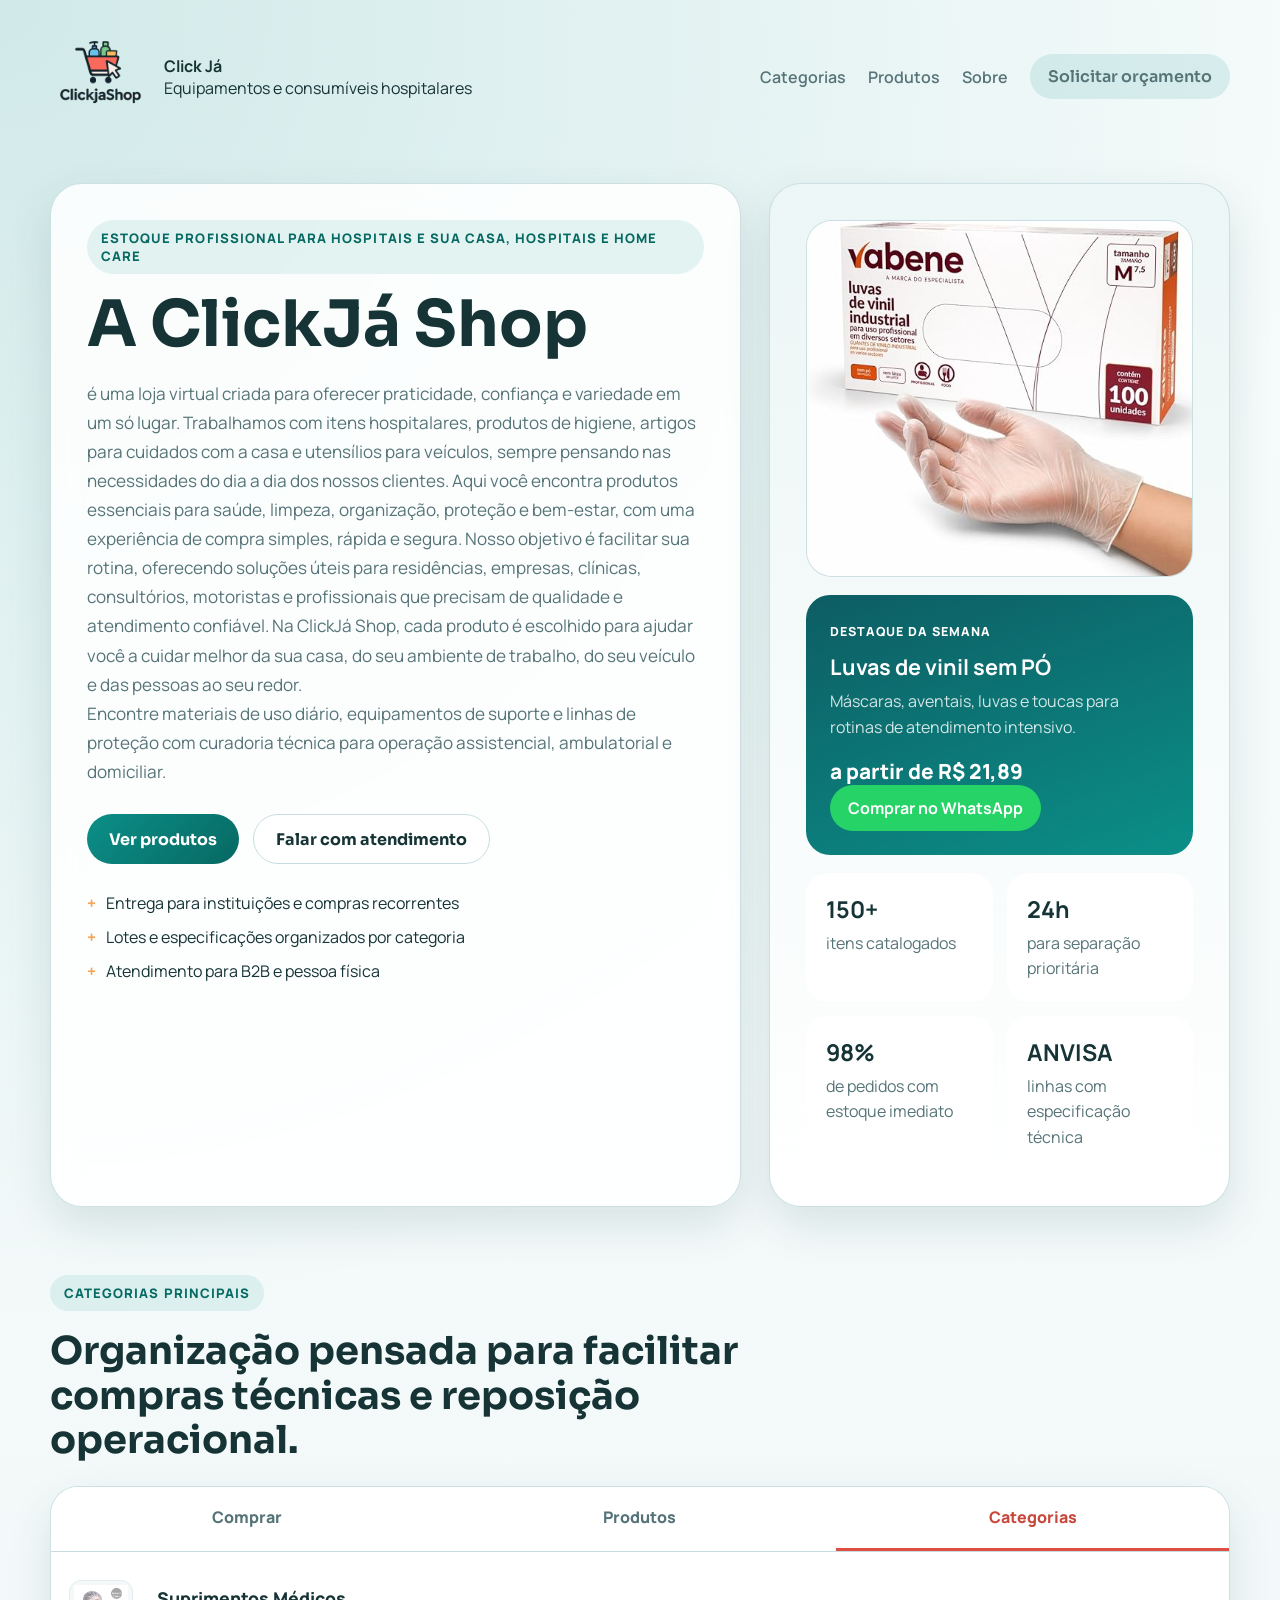
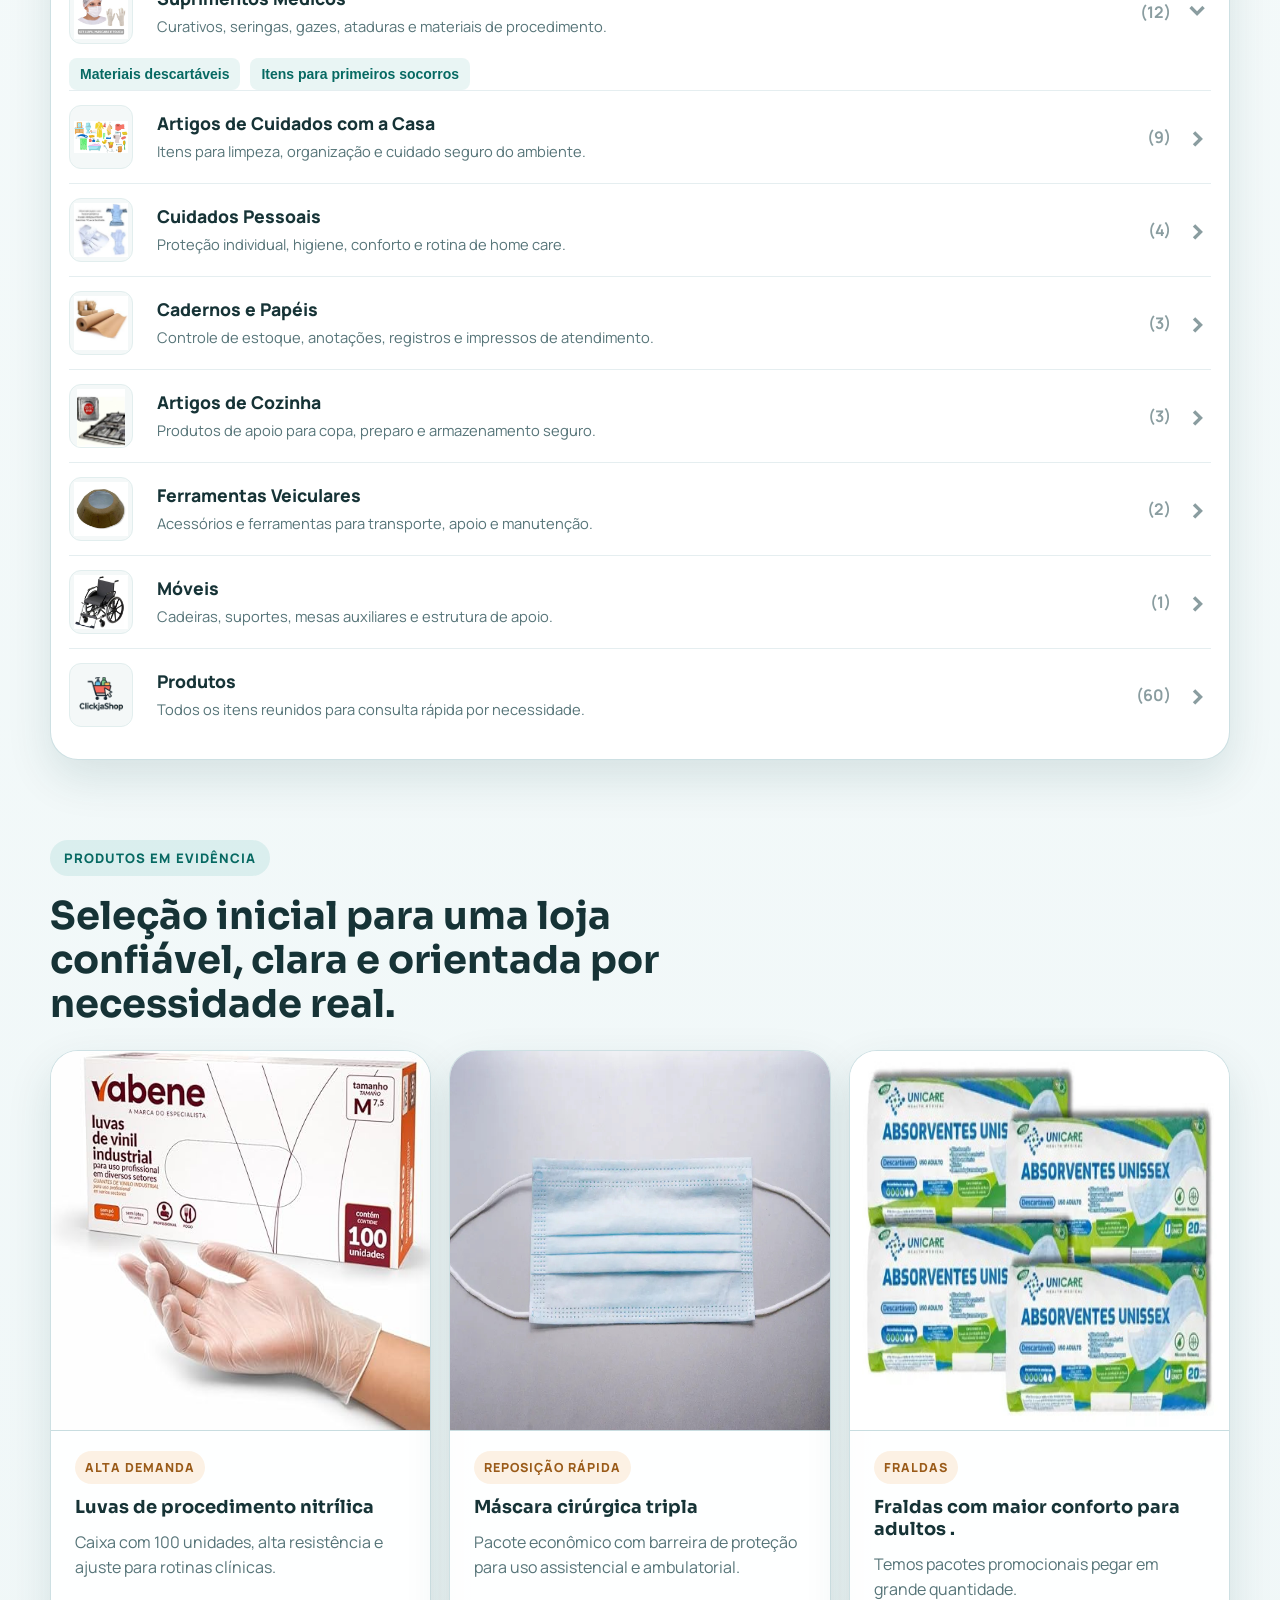
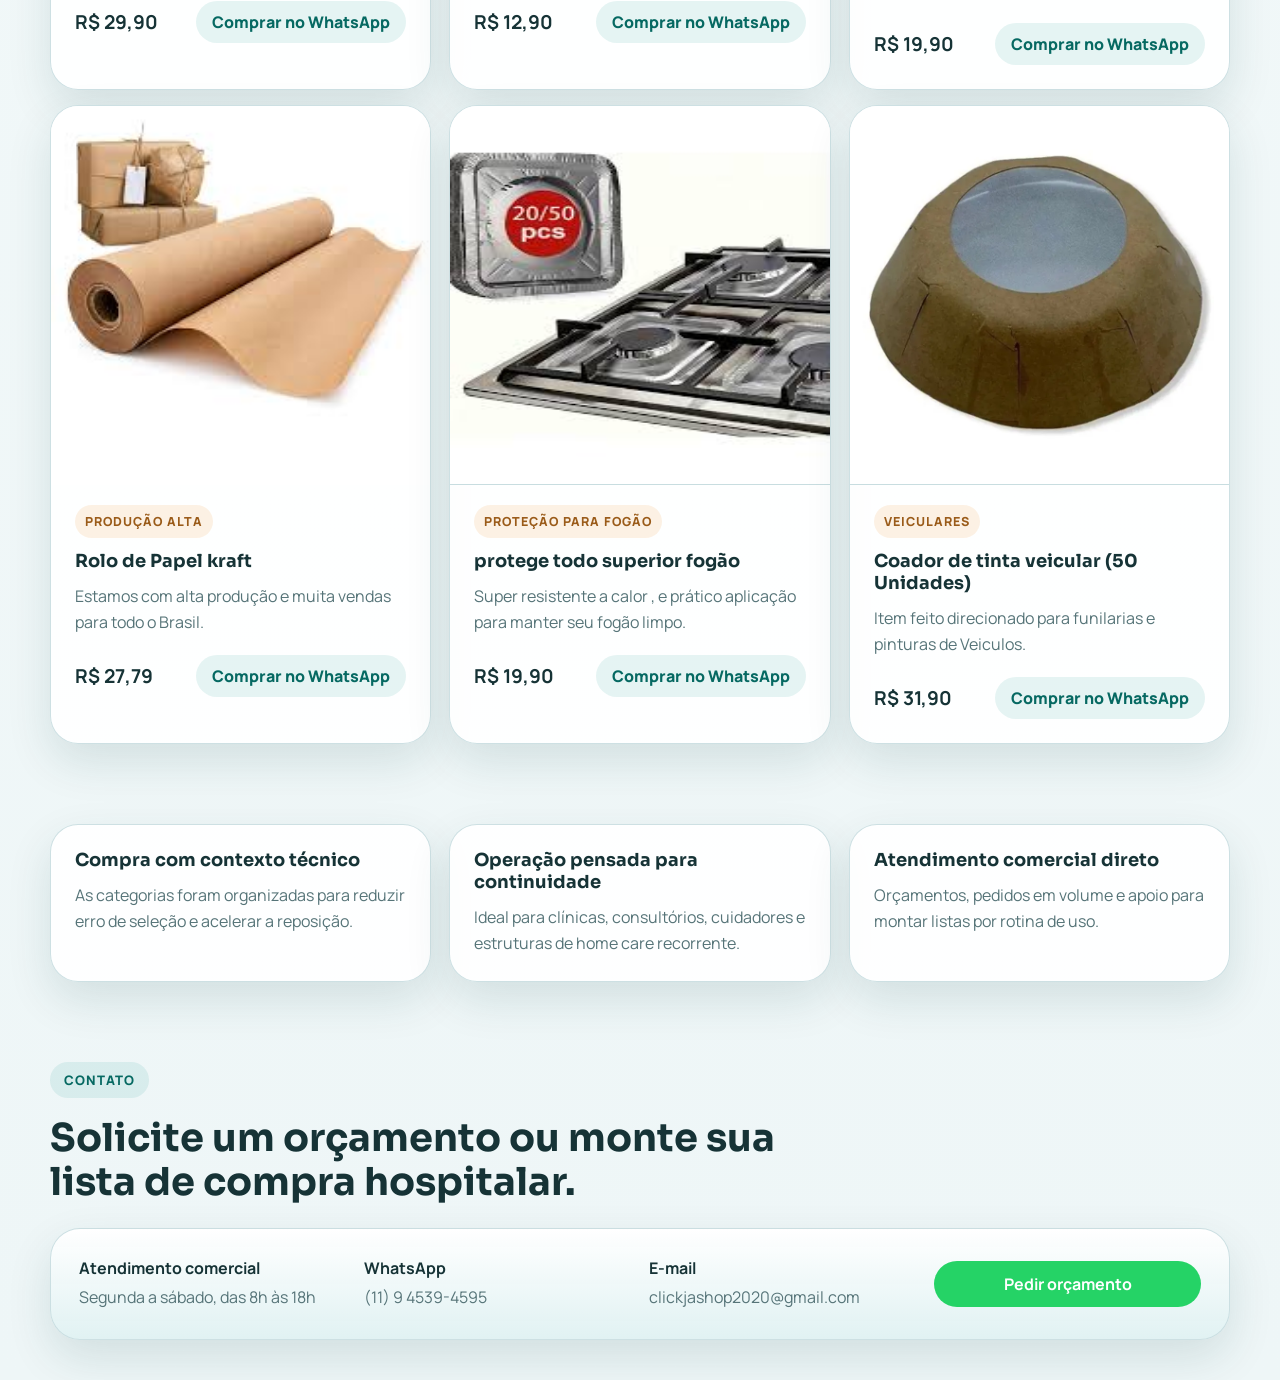
==== commit b662e591: "atualização do layout da pagina inicial" ====
--- a/index.html
+++ b/index.html
@@ -73,7 +73,7 @@
                     <strong>Luvas de vinil sem PÓ</strong>
                     <p>Máscaras, aventais, luvas e toucas para rotinas de atendimento intensivo.</p>
                     <span class="status-price">a partir de R$ 21,89</span>
-                    <a class="WhatsApp-button" href="https://wa.me/5511932656059?text=Olá! Tenho interesse no produto." target="_blank"> Comprar no WhatsApp</a>
+                    <a class="WhatsApp-button" href="https://wa.me/5511945394595?text=Olá! Tenho interesse no produto." target="_blank"> Comprar no WhatsApp</a>
                 </div>
             
 
@@ -291,7 +291,7 @@
                     <p>Caixa com 100 unidades, alta resistência e ajuste para rotinas clínicas.</p>
                     <div class="product-meta">
                         <strong>R$ 29,90</strong>
-                        <a class="WhatsApp-button" href="https://wa.me/5511932656059?text=Olá! Tenho interesse no produto." target="_blank" rel="noopener"> Comprar no WhatsApp</a>
+                        <a class="WhatsApp-button" href="https://wa.me/5511945394595?text=Olá! Tenho interesse no produto." target="_blank" rel="noopener"> Comprar no WhatsApp</a>
                     </div>
                 </article>
 
@@ -312,7 +312,7 @@
                     <p>Pacote econômico com barreira de proteção para uso assistencial e ambulatorial.</p>
                     <div class="product-meta">
                         <strong>R$ 12,90</strong>
-                        <a class="WhatsApp-button" href="https://wa.me/5511932656059?text=Olá! Tenho interesse no produto." target="_blank" rel="noopener"> Comprar no WhatsApp</a>
+                        <a class="WhatsApp-button" href="https://wa.me/5511945394595?text=Olá! Tenho interesse no produto." target="_blank" rel="noopener"> Comprar no WhatsApp</a>
                     </div>
                 </article>
 
@@ -334,7 +334,7 @@
                     <p>Temos pacotes promocionais pegar em grande quantidade. </p>
                     <div class="product-meta">
                         <strong>R$ 19,90</strong>
-                        <a class="WhatsApp-button" href="https://wa.me/5511932656059?text=Olá! Tenho interesse no produto." target="_blank" rel="noopener"> Comprar no WhatsApp</a>
+                        <a class="WhatsApp-button" href="https://wa.me/5511945394595?text=Olá! Tenho interesse no produto." target="_blank" rel="noopener"> Comprar no WhatsApp</a>
                     </div>
                 </article>
             </div>
@@ -356,7 +356,7 @@
                     <p>Estamos com alta produção e muita vendas para todo o Brasil.</p>
                     <div class="product-meta">
                         <strong>R$ 27,79</strong>
-                        <a class="WhatsApp-button" href="https://wa.me/5511932656059?text=Olá! Tenho interesse no produto." target="_blank"> Comprar no WhatsApp</a>
+                        <a class="WhatsApp-button" href="https://wa.me/5511945394595?text=Olá! Tenho interesse no produto." target="_blank" rel="noopener"> Comprar no WhatsApp</a>
                     </div>
                 </article>
 
@@ -377,7 +377,7 @@
                     <p>Super resistente a calor , e prático aplicação para manter seu fogão limpo.</p>
                     <div class="product-meta">
                         <strong>R$ 19,90</strong>
-                        <a class="WhatsApp-button" href="https://wa.me/5511932656059?text=Olá! Tenho interesse no produto." target="_blank"> Comprar no WhatsApp</a>
+                        <a class="WhatsApp-button" href="https://wa.me/5511945394595?text=Olá! Tenho interesse no produto." target="_blank" rel="noopener"  > Comprar no WhatsApp</a>
                     </div>
                 </article>
 
@@ -399,7 +399,7 @@
                     <p>Item feito direcionado para funilarias e pinturas de Veiculos.</p>
                     <div class="product-meta">
                         <strong>R$ 31,90</strong>
-                        <a class="WhatsApp-button" href="https://wa.me/5511932656059?text=Olá! Tenho interesse no produto." target="_blank"> Comprar no WhatsApp</a>
+                        <a class="WhatsApp-button" href="https://wa.me/5511945394595?text=Olá! Tenho interesse no produto." target="_blank" rel="noopener"  > Comprar no WhatsApp</a>
                     </div>
                 </article>
             </div>
@@ -433,13 +433,13 @@
                 </div>
                 <div>
                     <strong>WhatsApp</strong>
-                    <p>(11) 9 3265-6059</p>
+                    <p>(11) 9 4539-4595</p>
                 </div>
                 <div>
                     <strong>E-mail</strong>
-                    <p>clickjashop01@gmail.com</p>
-                </div>
-                <a class="WhatsApp-button" href="https://wa.me/5511932656059?text=Olá! Tenho interesse no produto." target="_blank">Pedir orçamento</a>
+                    <p>clickjashop2020@gmail.com</p>
+                </div>
+                <a class="WhatsApp-button" href="https://wa.me/5511945394595?text=Olá! Tenho interesse no produto." target="_blank" rel="noopener"  > Pedir orçamento</a>
                 
             </div>
         </section>
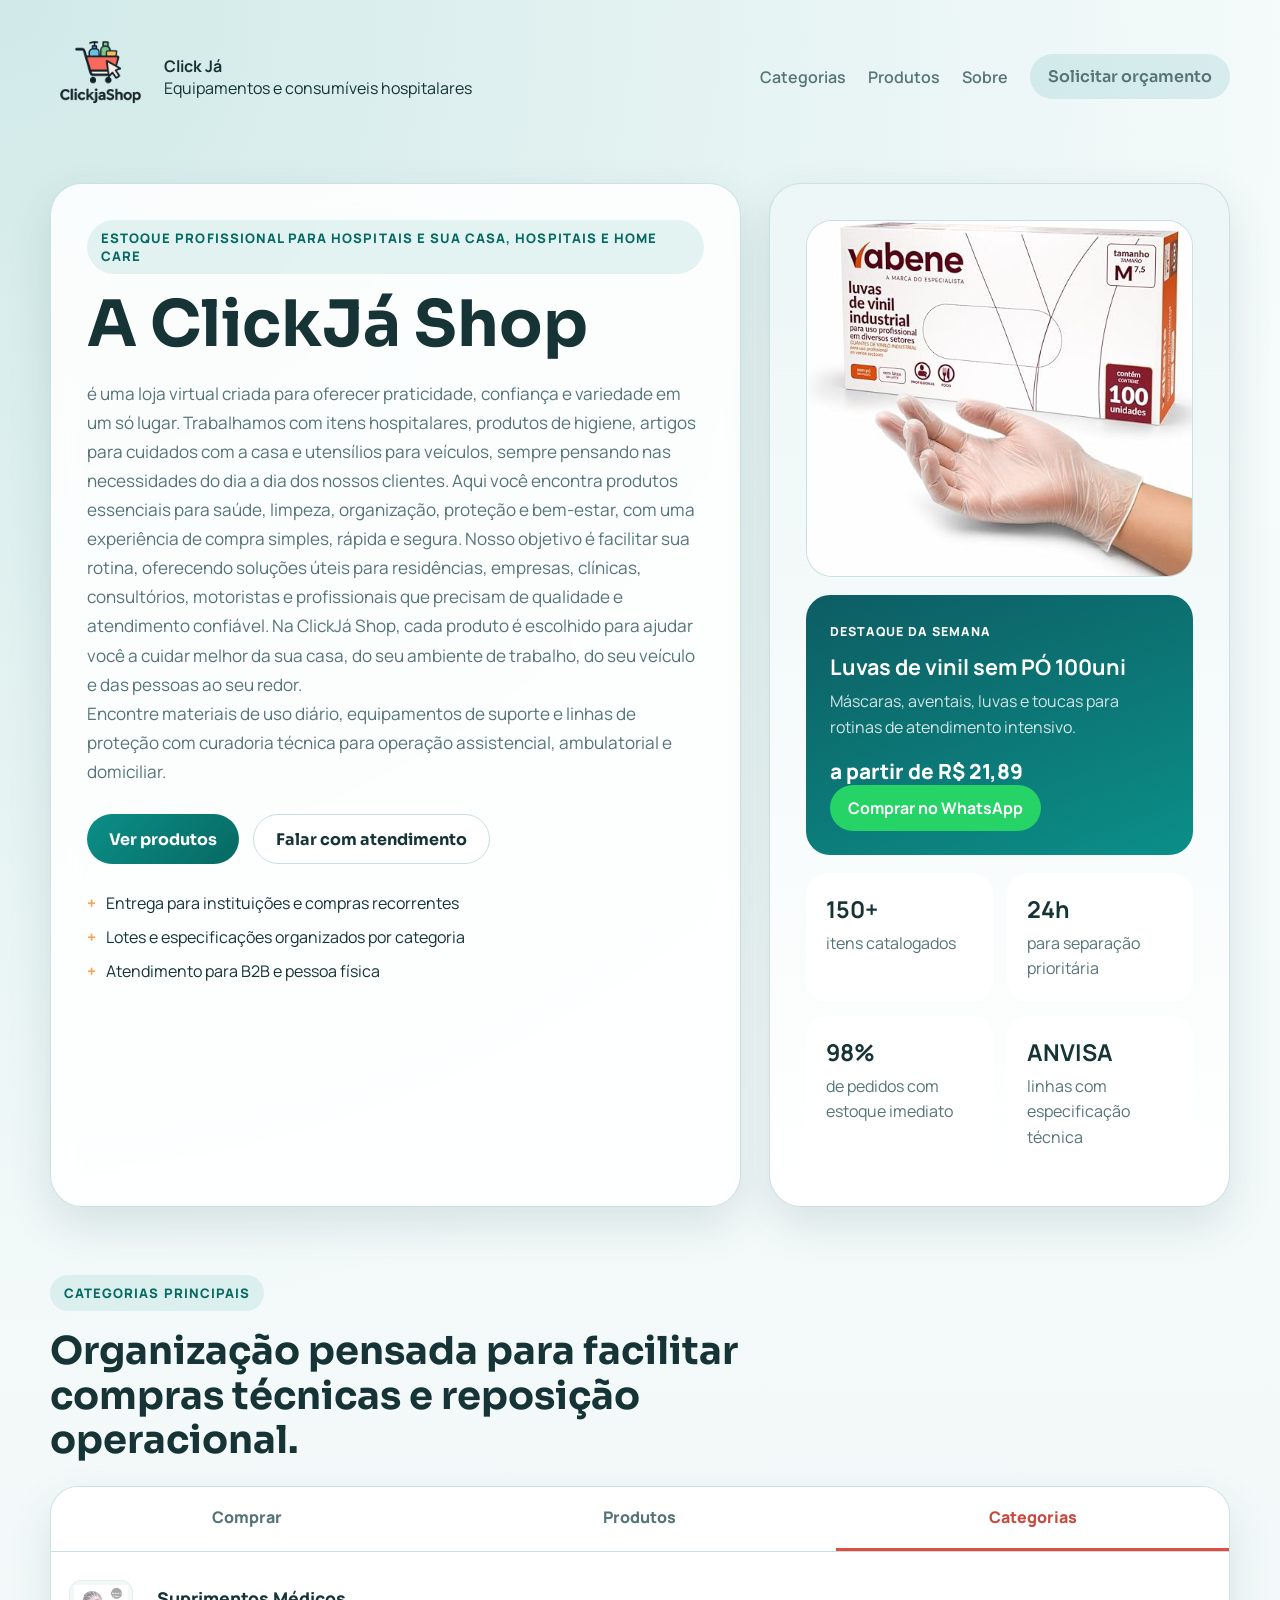
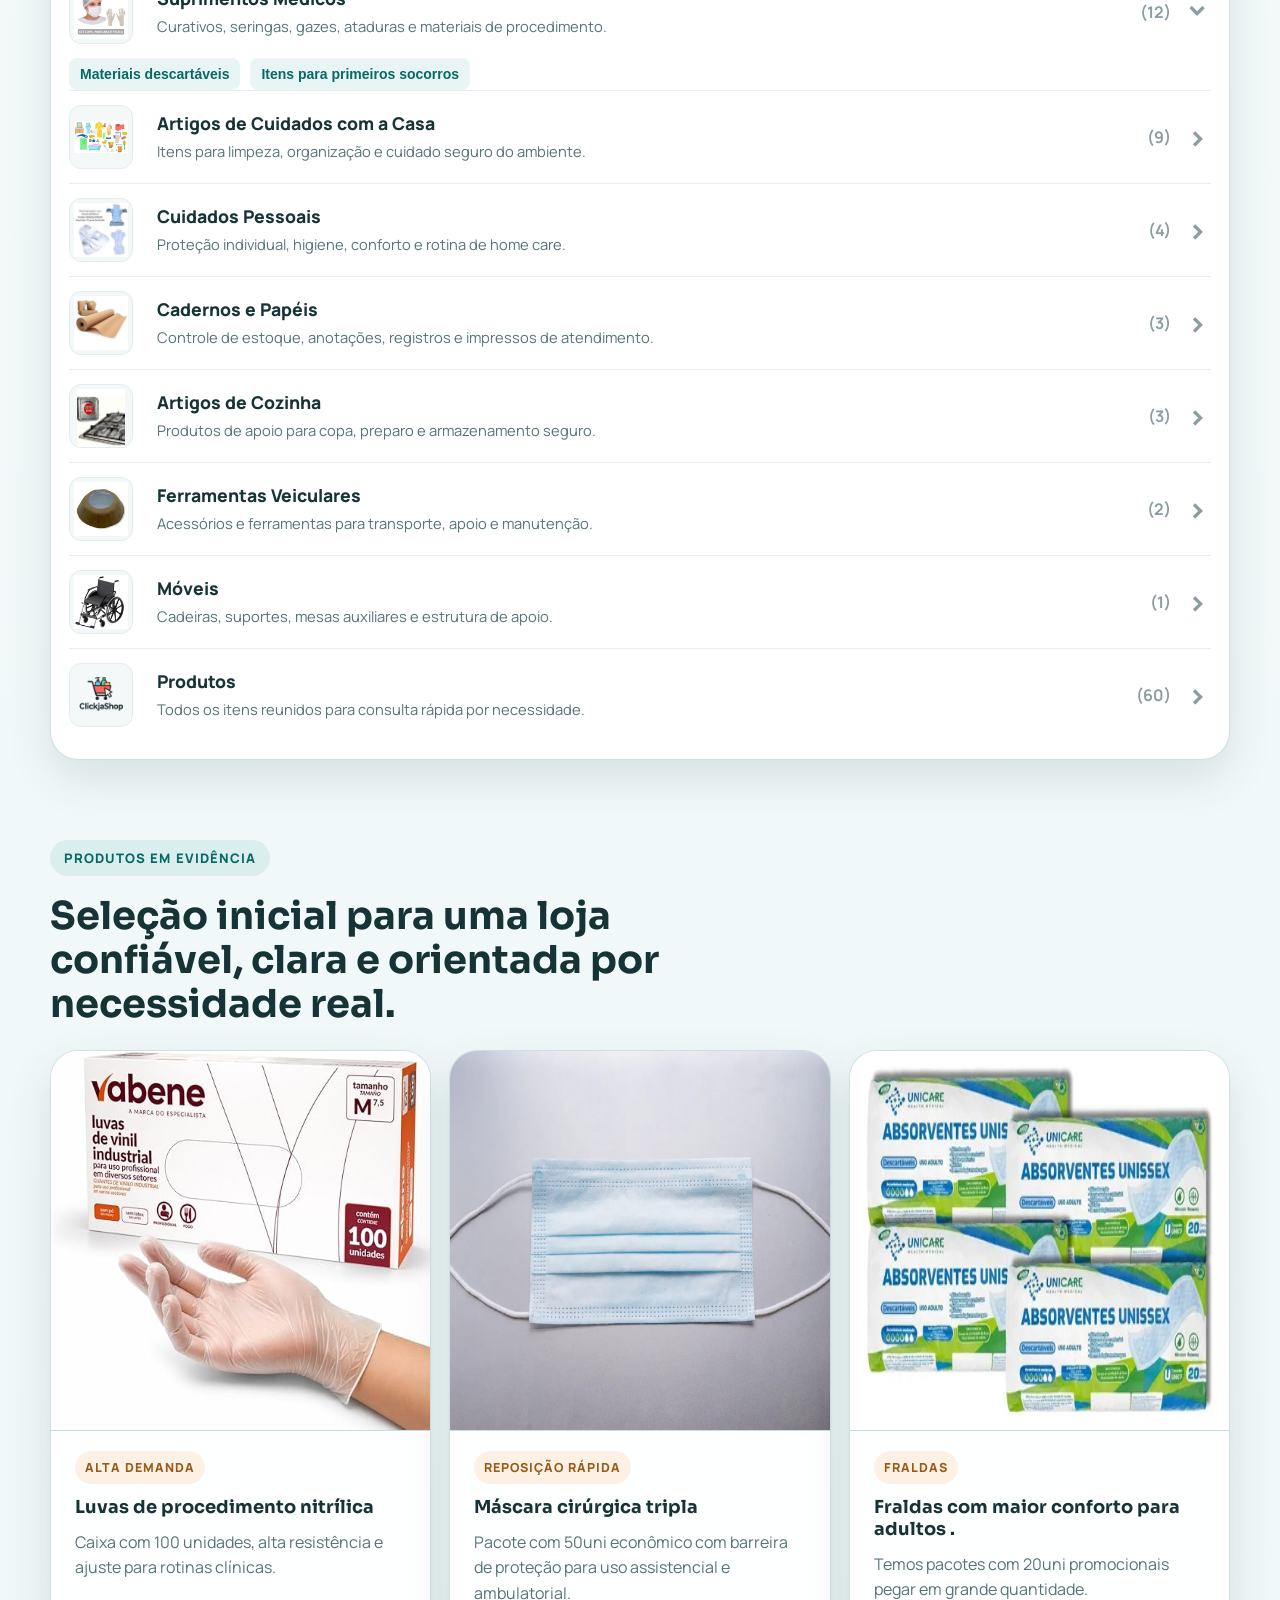
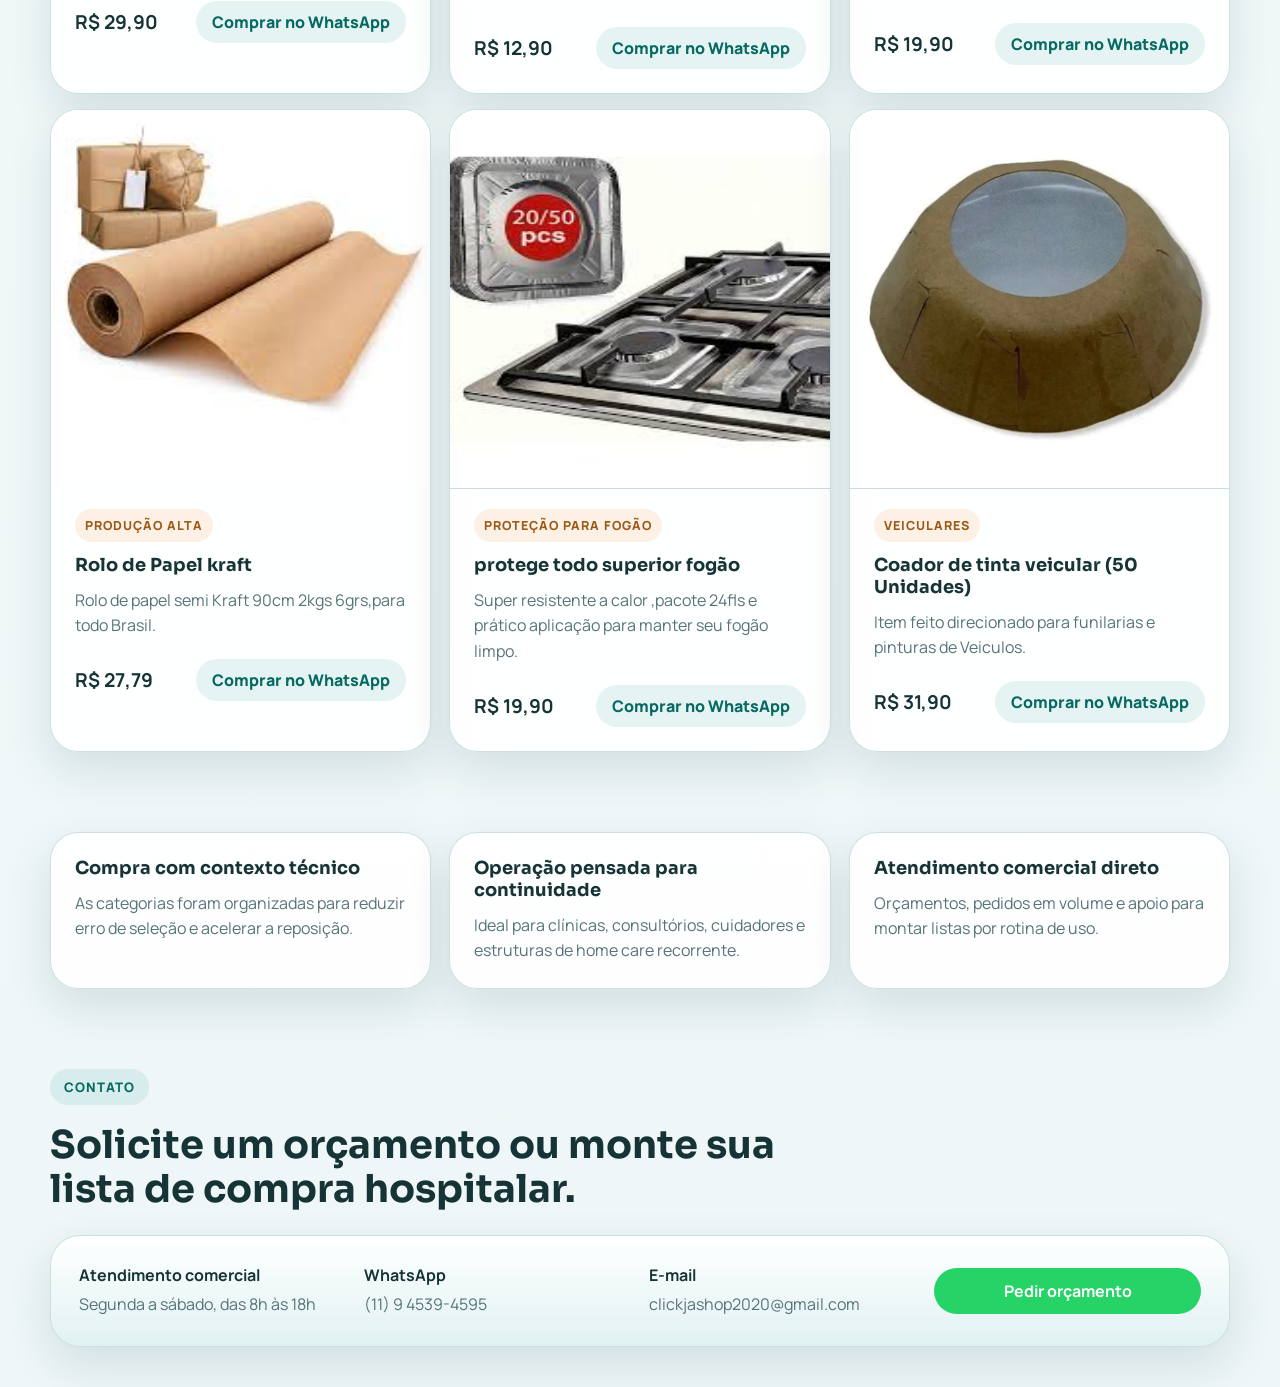
==== commit ea5cfe85: "Atualiza descricoes dos produtos" ====
--- a/index.html
+++ b/index.html
@@ -70,7 +70,7 @@
                 <div class="status-card">
                     
                     <span class="status-label">Destaque da semana</span>
-                    <strong>Luvas de vinil sem PÓ</strong>
+                    <strong>Luvas de vinil sem PÓ 100uni</strong>
                     <p>Máscaras, aventais, luvas e toucas para rotinas de atendimento intensivo.</p>
                     <span class="status-price">a partir de R$ 21,89</span>
                     <a class="WhatsApp-button" href="https://wa.me/5511945394595?text=Olá! Tenho interesse no produto." target="_blank"> Comprar no WhatsApp</a>
@@ -309,7 +309,7 @@
                     </figure>
                     <span class="product-tag">Reposição rápida</span>
                     <h3>Máscara cirúrgica tripla</h3>
-                    <p>Pacote econômico com barreira de proteção para uso assistencial e ambulatorial.</p>
+                    <p>Pacote com 50uni econômico com barreira de proteção para uso assistencial e ambulatorial.</p>
                     <div class="product-meta">
                         <strong>R$ 12,90</strong>
                         <a class="WhatsApp-button" href="https://wa.me/5511945394595?text=Olá! Tenho interesse no produto." target="_blank" rel="noopener"> Comprar no WhatsApp</a>
@@ -331,7 +331,7 @@
                     </figure>
                     <span class="product-tag">Fraldas</span>
                     <h3>Fraldas com maior conforto para adultos .</h3>
-                    <p>Temos pacotes promocionais pegar em grande quantidade. </p>
+                    <p>Temos pacotes com 20uni promocionais pegar em grande quantidade.</p>
                     <div class="product-meta">
                         <strong>R$ 19,90</strong>
                         <a class="WhatsApp-button" href="https://wa.me/5511945394595?text=Olá! Tenho interesse no produto." target="_blank" rel="noopener"> Comprar no WhatsApp</a>
@@ -353,7 +353,7 @@
                     </figure>
                     <span class="product-tag">Produção alta</span>
                     <h3>Rolo de Papel kraft</h3>
-                    <p>Estamos com alta produção e muita vendas para todo o Brasil.</p>
+                    <p>Rolo de papel semi Kraft 90cm 2kgs 6grs,para todo Brasil.</p>
                     <div class="product-meta">
                         <strong>R$ 27,79</strong>
                         <a class="WhatsApp-button" href="https://wa.me/5511945394595?text=Olá! Tenho interesse no produto." target="_blank" rel="noopener"> Comprar no WhatsApp</a>
@@ -374,10 +374,10 @@
                     </figure>
                     <span class="product-tag"> Proteção para fogão</span>
                     <h3>protege todo superior fogão</h3>
-                    <p>Super resistente a calor , e prático aplicação para manter seu fogão limpo.</p>
+                    <p>Super resistente a calor ,pacote 24fls e prático aplicação para manter seu fogão limpo.</p>
                     <div class="product-meta">
                         <strong>R$ 19,90</strong>
-                        <a class="WhatsApp-button" href="https://wa.me/5511945394595?text=Olá! Tenho interesse no produto." target="_blank" rel="noopener"  > Comprar no WhatsApp</a>
+                        <a class="WhatsApp-button" href="https://wa.me/5511945394595?text=Olá! Tenho interesse no produto." target="_blank"> Comprar no WhatsApp</a>
                     </div>
                 </article>
 
@@ -399,7 +399,7 @@
                     <p>Item feito direcionado para funilarias e pinturas de Veiculos.</p>
                     <div class="product-meta">
                         <strong>R$ 31,90</strong>
-                        <a class="WhatsApp-button" href="https://wa.me/5511945394595?text=Olá! Tenho interesse no produto." target="_blank" rel="noopener"  > Comprar no WhatsApp</a>
+                        <a class="WhatsApp-button" href="https://wa.me/5511945394595?text=Olá! Tenho interesse no produto." target="_blank" rel="noopener"> Comprar no WhatsApp</a>
                     </div>
                 </article>
             </div>
@@ -439,7 +439,7 @@
                     <strong>E-mail</strong>
                     <p>clickjashop2020@gmail.com</p>
                 </div>
-                <a class="WhatsApp-button" href="https://wa.me/5511945394595?text=Olá! Tenho interesse no produto." target="_blank" rel="noopener"  > Pedir orçamento</a>
+                <a class="WhatsApp-button" href="https://wa.me/5511945394595?text=Olá! Tenho interesse no produto." target="_blank" rel="noopener">Pedir orçamento</a>
                 
             </div>
         </section>
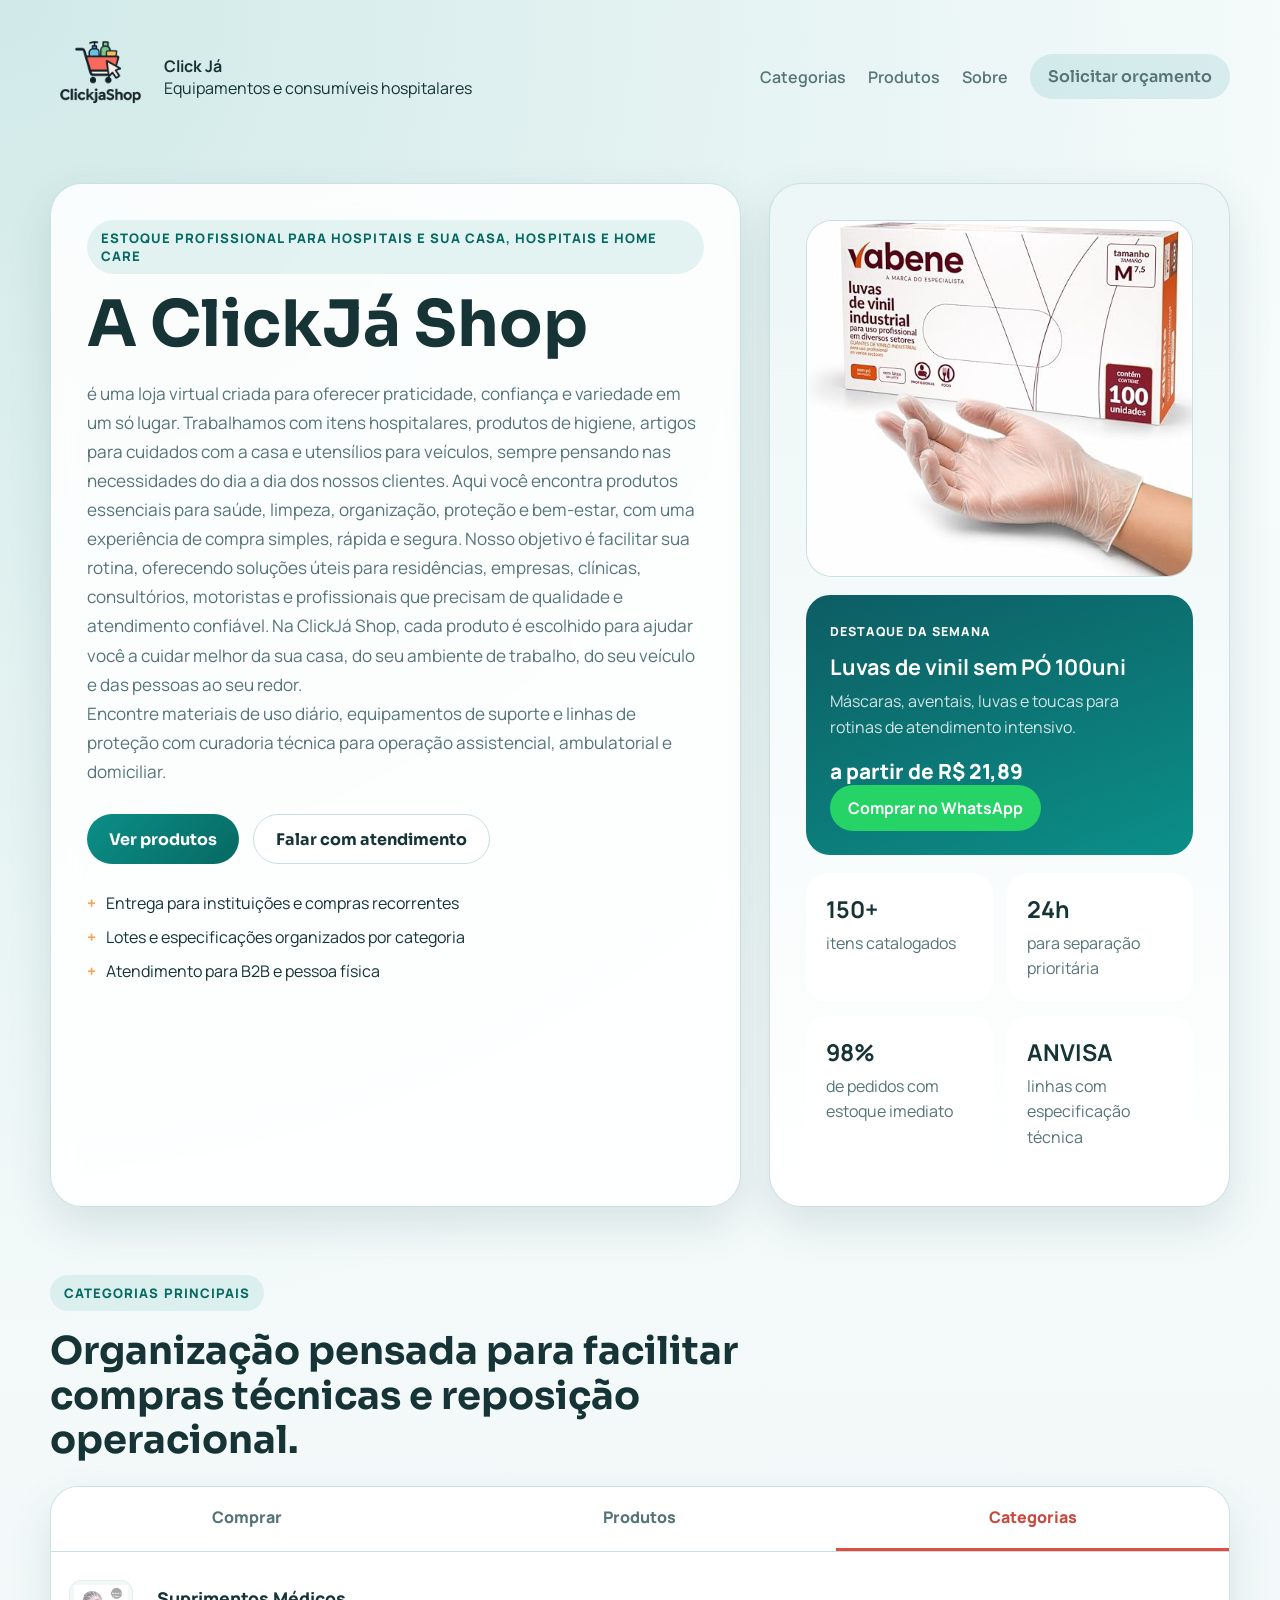
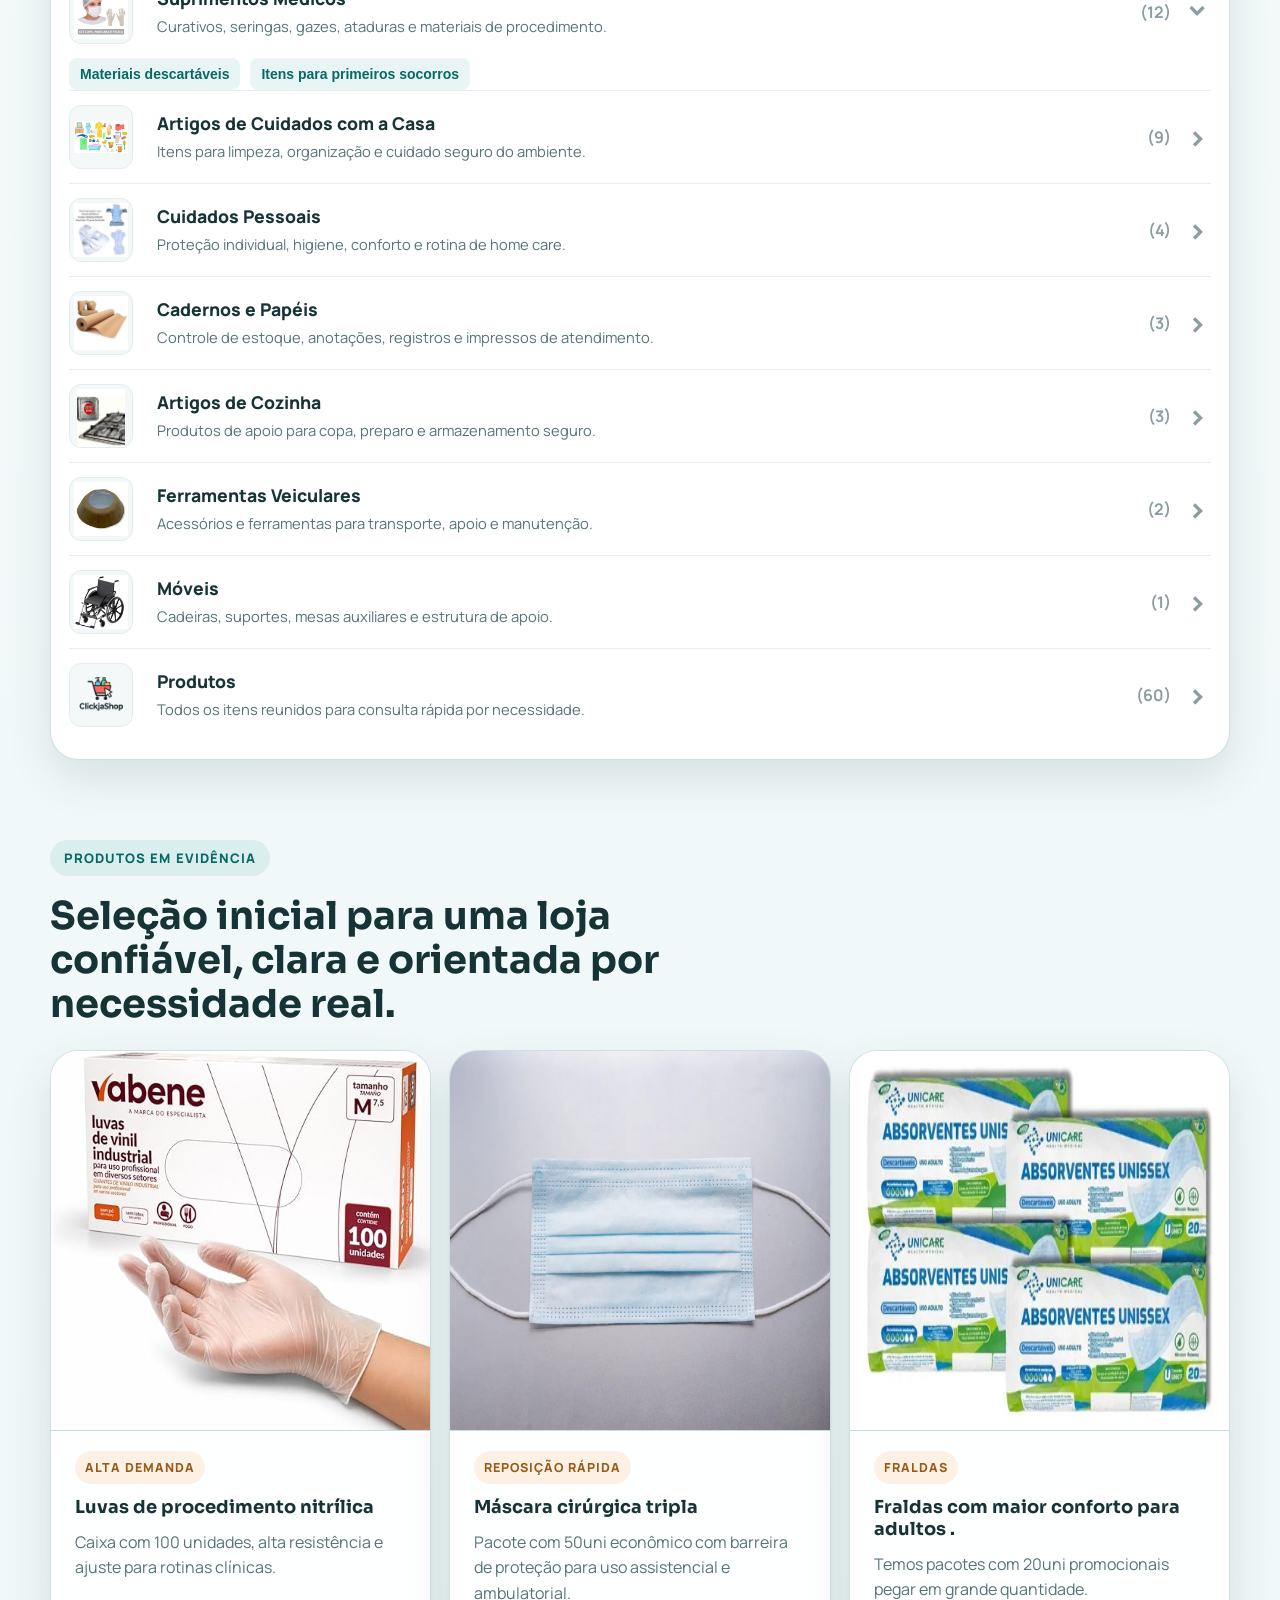
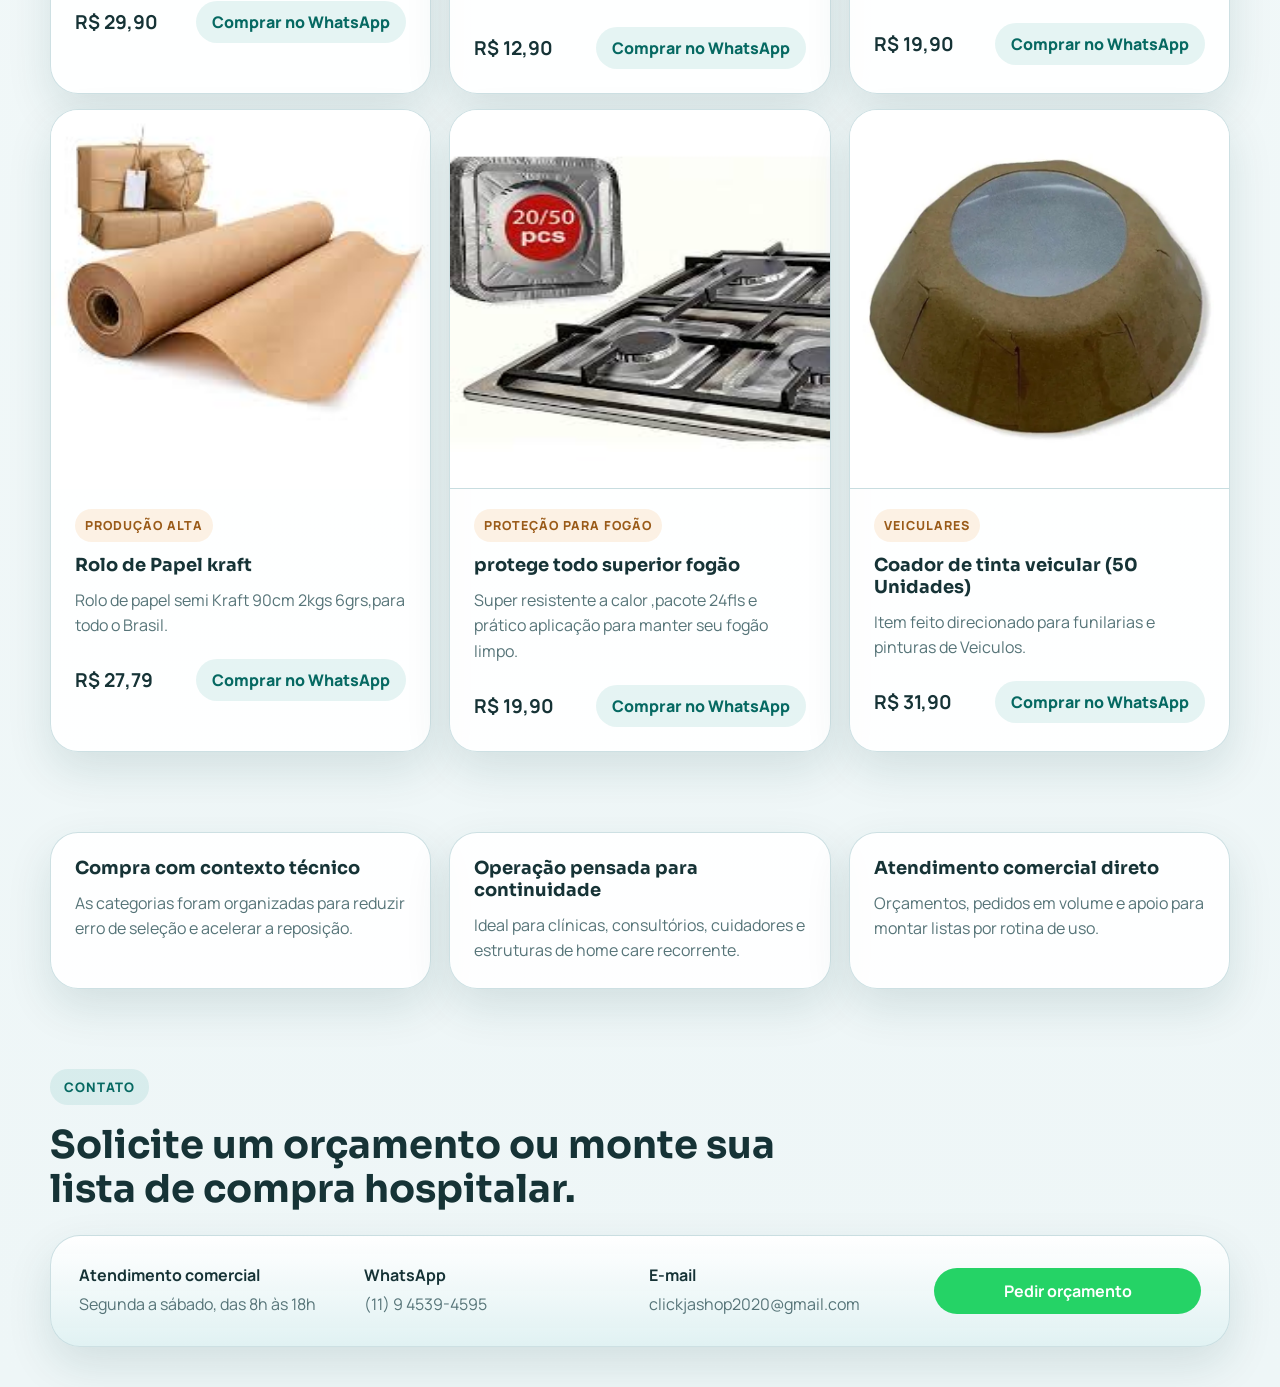
==== commit 7d3145d1: "Atualiza HTML do site" ====
--- a/index.html
+++ b/index.html
@@ -1,23 +1,34 @@
 ﻿<!DOCTYPE html>
 <html lang="pt-BR">
+
 <head>
     <meta charset="UTF-8">
     <meta name="viewport" content="width=device-width, initial-scale=1.0">
     <title>Click Já | Loja de Itens Hospitalares</title>
     <link rel="preconnect" href="https://fonts.googleapis.com">
     <link rel="preconnect" href="https://fonts.gstatic.com" crossorigin>
-    <link href="https://fonts.googleapis.com/css2?family=Manrope:wght@400;500;700;800&family=Sora:wght@600;700;800&display=swap" rel="stylesheet">
+    <link href="https://fonts.googleapis.com/css2?family=Manrope:wght@400;500;700;800&family=Sora:wght@600;700;800&display=swap"
+        rel="stylesheet">
     <link rel="stylesheet" href="style.css">
     <link rel="icon" href="./assets/favicon.png">
     <meta name="description" content="Loja online de itens hospitalares, higiene, cuidados pessoais e utilidades.">
+    <script async src="https://www.googletagmanager.com/gtag/js?id=AW-XXXXXXXXX"></script>
+    <script>
+        window.dataLayer = window.dataLayer || [];
+        function gtag() { dataLayer.push(arguments); }
+        gtag('js', new Date());
+
+        gtag('config', 'AW-XXXXXXXXX');
+    </script>
 </head>
+
 <body>
     <header class="topbar">
         <div class="logo-clickja">
-             <a href="#" class="logo">
-            <img src="./assets/produtos/logo-clickja-sem-fundo.png" width="100px" alt="Logo">
+            <a href="#" class="logo">
+                <img src="./assets/produtos/logo-clickja-sem-fundo.png" width="100px" alt="Logo">
             </a>
-        
+
             <div>
                 <strong>Click Já</strong>
                 <p>Equipamentos e consumíveis hospitalares</p>
@@ -36,11 +47,17 @@
             <div class="hero-copy">
                 <span class="eyebrow">Estoque profissional para hospitais e sua casa, hospitais e home care</span>
                 <h1>A ClickJá Shop</h1>
-                        <p>é uma loja virtual criada para oferecer praticidade, confiança e variedade em um só lugar. Trabalhamos com itens hospitalares, produtos de higiene, artigos para cuidados com a casa e utensílios para veículos, sempre pensando nas necessidades do dia a dia dos nossos clientes.
-
-                        Aqui você encontra produtos essenciais para saúde, limpeza, organização, proteção e bem-estar, com uma experiência de compra simples, rápida e segura. Nosso objetivo é facilitar sua rotina, oferecendo soluções úteis para residências, empresas, clínicas, consultórios, motoristas e profissionais que precisam de qualidade e atendimento confiável.
-                        Na ClickJá Shop, cada produto é escolhido para ajudar você a cuidar melhor da sua casa, do seu ambiente de trabalho, do seu veículo e das pessoas ao seu redor.
-                        </p>
+                <p>é uma loja virtual criada para oferecer praticidade, confiança e variedade em um só lugar.
+                    Trabalhamos com itens hospitalares, produtos de higiene, artigos para cuidados com a casa e
+                    utensílios para veículos, sempre pensando nas necessidades do dia a dia dos nossos clientes.
+
+                    Aqui você encontra produtos essenciais para saúde, limpeza, organização, proteção e bem-estar, com
+                    uma experiência de compra simples, rápida e segura. Nosso objetivo é facilitar sua rotina,
+                    oferecendo soluções úteis para residências, empresas, clínicas, consultórios, motoristas e
+                    profissionais que precisam de qualidade e atendimento confiável.
+                    Na ClickJá Shop, cada produto é escolhido para ajudar você a cuidar melhor da sua casa, do seu
+                    ambiente de trabalho, do seu veículo e das pessoas ao seu redor.
+                </p>
 
                 <p>
                     Encontre materiais de uso diário, equipamentos de suporte e linhas de proteção
@@ -59,23 +76,21 @@
 
             <div class="hero-panel">
                 <figure class="hero-visual">
-                    <img
-                        class="hero-image"
-                        src="./assets/produtos/luvas-nitrilicas-vebene.jpg"
-                        alt="Foto de suprimentos hospitalares organizados sobre superfície azul"
-                        width="720"
+                    <img class="hero-image" src="./assets/produtos/luvas-nitrilicas-vebene.jpg"
+                        alt="Foto de suprimentos hospitalares organizados sobre superfície azul" width="720"
                         height="520">
                 </figure>
 
                 <div class="status-card">
-                    
+
                     <span class="status-label">Destaque da semana</span>
                     <strong>Luvas de vinil sem PÓ 100uni</strong>
                     <p>Máscaras, aventais, luvas e toucas para rotinas de atendimento intensivo.</p>
                     <span class="status-price">a partir de R$ 21,89</span>
-                    <a class="WhatsApp-button" href="https://wa.me/5511945394595?text=Olá! Tenho interesse no produto." target="_blank"> Comprar no WhatsApp</a>
-                </div>
-            
+                    <a class="WhatsApp-button" href="https://wa.me/5511945394595?text=Olá! Tenho interesse no produto."
+                        target="_blank"> Comprar no WhatsApp</a>
+                </div>
+
 
                 <div class="metric-grid">
                     <article>
@@ -119,11 +134,12 @@
                             </span>
                             <span class="category-main">
                                 <span class="category-title">Suprimentos Médicos</span>
-                                <span class="category-spec">Curativos, seringas, gazes, ataduras e materiais de procedimento.</span>
+                                <span class="category-spec">Curativos, seringas, gazes, ataduras e materiais de
+                                    procedimento.</span>
                             </span>
                             <span class="category-count">(12)</span>
                             <span class="category-arrow" aria-hidden="true">›</span>
-                            
+
                         </summary>
                         <div class="category-details">
                             <button class="category-button">Materiais descartáveis</button>
@@ -138,7 +154,8 @@
                             </span>
                             <span class="category-main">
                                 <span class="category-title">Artigos de Cuidados com a Casa</span>
-                                <span class="category-spec">Itens para limpeza, organização e cuidado seguro do ambiente.</span>
+                                <span class="category-spec">Itens para limpeza, organização e cuidado seguro do
+                                    ambiente.</span>
                             </span>
                             <span class="category-count">(9)</span>
                             <span class="category-arrow" aria-hidden="true">›</span>
@@ -157,7 +174,8 @@
                             </span>
                             <span class="category-main">
                                 <span class="category-title">Cuidados Pessoais</span>
-                                <span class="category-spec">Proteção individual, higiene, conforto e rotina de home care.</span>
+                                <span class="category-spec">Proteção individual, higiene, conforto e rotina de home
+                                    care.</span>
                             </span>
                             <span class="category-count">(4)</span>
                             <span class="category-arrow" aria-hidden="true">›</span>
@@ -175,7 +193,8 @@
                             </span>
                             <span class="category-main">
                                 <span class="category-title">Cadernos e Papéis</span>
-                                <span class="category-spec">Controle de estoque, anotações, registros e impressos de atendimento.</span>
+                                <span class="category-spec">Controle de estoque, anotações, registros e impressos de
+                                    atendimento.</span>
                             </span>
                             <span class="category-count">(3)</span>
                             <span class="category-arrow" aria-hidden="true">›</span>
@@ -194,7 +213,8 @@
                             </span>
                             <span class="category-main">
                                 <span class="category-title">Artigos de Cozinha</span>
-                                <span class="category-spec">Produtos de apoio para copa, preparo e armazenamento seguro.</span>
+                                <span class="category-spec">Produtos de apoio para copa, preparo e armazenamento
+                                    seguro.</span>
                             </span>
                             <span class="category-count">(3)</span>
                             <span class="category-arrow" aria-hidden="true">›</span>
@@ -213,7 +233,8 @@
                             </span>
                             <span class="category-main">
                                 <span class="category-title">Ferramentas Veiculares</span>
-                                <span class="category-spec">Acessórios e ferramentas para transporte, apoio e manutenção.</span>
+                                <span class="category-spec">Acessórios e ferramentas para transporte, apoio e
+                                    manutenção.</span>
                             </span>
                             <span class="category-count">(2)</span>
                             <span class="category-arrow" aria-hidden="true">›</span>
@@ -232,7 +253,8 @@
                             </span>
                             <span class="category-main">
                                 <span class="category-title">Móveis</span>
-                                <span class="category-spec">Cadeiras, suportes, mesas auxiliares e estrutura de apoio.</span>
+                                <span class="category-spec">Cadeiras, suportes, mesas auxiliares e estrutura de
+                                    apoio.</span>
                             </span>
                             <span class="category-count">(1)</span>
                             <span class="category-arrow" aria-hidden="true">›</span>
@@ -247,13 +269,14 @@
                     <details class="category-row">
                         <summary>
                             <span class="category-thumb">
-                            <img src="./assets/produtos/logo-clickja-sem-fundo.png" alt="foto-logo">
-                            </span>
-
-                            <span class="category-main">
-                                
+                                <img src="./assets/produtos/logo-clickja-sem-fundo.png" alt="foto-logo">
+                            </span>
+
+                            <span class="category-main">
+
                                 <span class="category-title">Produtos</span>
-                                <span class="category-spec">Todos os itens reunidos para consulta rápida por necessidade.</span>
+                                <span class="category-spec">Todos os itens reunidos para consulta rápida por
+                                    necessidade.</span>
                             </span>
                             <span class="category-count">(60)</span>
                             <span class="category-arrow" aria-hidden="true">›</span>
@@ -277,13 +300,8 @@
             <div class="product-grid">
                 <article class="product-card">
                     <figure class="product-media">
-                        <img
-                            class="product-image"
-                            src="./assets/produtos/luvas-nitrilicas-vebene.jpg"
-                            alt="Foto de luvas médicas descartáveis azuis"
-                            width="640"
-                            height="480"
-                            loading="lazy"
+                        <img class="product-image" src="./assets/produtos/luvas-nitrilicas-vebene.jpg"
+                            alt="Foto de luvas médicas descartáveis azuis" width="640" height="480" loading="lazy"
                             decoding="async">
                     </figure>
                     <span class="product-tag">Alta demanda</span>
@@ -291,20 +309,17 @@
                     <p>Caixa com 100 unidades, alta resistência e ajuste para rotinas clínicas.</p>
                     <div class="product-meta">
                         <strong>R$ 29,90</strong>
-                        <a class="WhatsApp-button" href="https://wa.me/5511945394595?text=Olá! Tenho interesse no produto." target="_blank" rel="noopener"> Comprar no WhatsApp</a>
-                    </div>
-                </article>
-
-               
+                        <a class="WhatsApp-button"
+                            href="https://wa.me/5511945394595?text=Olá! Tenho interesse no produto." target="_blank"
+                            rel="noopener"> Comprar no WhatsApp</a>
+                    </div>
+                </article>
+
+
                 <article class="product-card">
                     <figure class="product-media">
-                        <img
-                            class="product-image"
-                            src="./assets/produtos/img-mascara-descartável.jpg"
-                            alt="Foto de máscara cirúrgica descartável"
-                            width="640"
-                            height="480"
-                            loading="lazy"
+                        <img class="product-image" src="./assets/produtos/img-mascara-descartável.jpg"
+                            alt="Foto de máscara cirúrgica descartável" width="640" height="480" loading="lazy"
                             decoding="async">
                     </figure>
                     <span class="product-tag">Reposição rápida</span>
@@ -312,86 +327,71 @@
                     <p>Pacote com 50uni econômico com barreira de proteção para uso assistencial e ambulatorial.</p>
                     <div class="product-meta">
                         <strong>R$ 12,90</strong>
-                        <a class="WhatsApp-button" href="https://wa.me/5511945394595?text=Olá! Tenho interesse no produto." target="_blank" rel="noopener"> Comprar no WhatsApp</a>
-                    </div>
-                </article>
-
- 
+                        <a class="WhatsApp-button"
+                            href="https://wa.me/5511945394595?text=Olá! Tenho interesse no produto." target="_blank"
+                            rel="noopener"> Comprar no WhatsApp</a>
+                    </div>
+                </article>
+
+
 
                 <article class="product-card">
                     <figure class="product-media">
-                        <img
-                            class="product-image"
-                            src="./assets/produtos/img-absorventes-home-care.jpg"
-                            alt="coador-funilaria-pintura"
-                            width="640"
-                            height="480"
-                            loading="lazy"
-                            decoding="async">
+                        <img class="product-image" src="./assets/produtos/img-absorventes-home-care.jpg"
+                            alt="coador-funilaria-pintura" width="640" height="480" loading="lazy" decoding="async">
                     </figure>
                     <span class="product-tag">Fraldas</span>
                     <h3>Fraldas com maior conforto para adultos .</h3>
-                    <p>Temos pacotes com 20uni promocionais pegar em grande quantidade.</p>
+                    <p>Temos pacotes com 20uni promocionais pegar em grande quantidade. </p>
                     <div class="product-meta">
                         <strong>R$ 19,90</strong>
-                        <a class="WhatsApp-button" href="https://wa.me/5511945394595?text=Olá! Tenho interesse no produto." target="_blank" rel="noopener"> Comprar no WhatsApp</a>
-                    </div>
-                </article>
-            </div>
-            
+                        <a class="WhatsApp-button"
+                            href="https://wa.me/5511945394595?text=Olá! Tenho interesse no produto." target="_blank"
+                            rel="noopener"> Comprar no WhatsApp</a>
+                    </div>
+                </article>
+            </div>
+
             <div class="product-grid">
                 <article class="product-card">
                     <figure class="product-kraft">
-                        <img
-                            class="product-image"
-                            src="./assets/produtos/img-papelkraft.jpg"
-                            alt="papel-kraft"
-                            width="640"
-                            height="480"
-                            loading="lazy"
-                            decoding="async">
+                        <img class="product-image" src="./assets/produtos/img-papelkraft.jpg" alt="papel-kraft"
+                            width="640" height="480" loading="lazy" decoding="async">
                     </figure>
                     <span class="product-tag">Produção alta</span>
                     <h3>Rolo de Papel kraft</h3>
-                    <p>Rolo de papel semi Kraft 90cm 2kgs 6grs,para todo Brasil.</p>
+                    <p>Rolo de papel semi Kraft 90cm 2kgs 6grs,para todo o Brasil.</p>
                     <div class="product-meta">
                         <strong>R$ 27,79</strong>
-                        <a class="WhatsApp-button" href="https://wa.me/5511945394595?text=Olá! Tenho interesse no produto." target="_blank" rel="noopener"> Comprar no WhatsApp</a>
-                    </div>
-                </article>
-
-               
+                        <a class="WhatsApp-button"
+                            href="https://wa.me/5511945394595?text=Olá! Tenho interesse no produto." target="_blank"
+                            rel="noopener"> Comprar no WhatsApp</a>
+                    </div>
+                </article>
+
+
                 <article class="product-card">
                     <figure class="product-media">
-                        <img
-                            class="product-image"
-                            src="./assets/produtos/img-capa-de-fogao-aluminio.jpg"
-                            alt="proteção para fogão"
-                            width="640"
-                            height="480"
-                            loading="lazy"
-                            decoding="async">
+                        <img class="product-image" src="./assets/produtos/img-capa-de-fogao-aluminio.jpg"
+                            alt="proteção para fogão" width="640" height="480" loading="lazy" decoding="async">
                     </figure>
                     <span class="product-tag"> Proteção para fogão</span>
                     <h3>protege todo superior fogão</h3>
                     <p>Super resistente a calor ,pacote 24fls e prático aplicação para manter seu fogão limpo.</p>
                     <div class="product-meta">
                         <strong>R$ 19,90</strong>
-                        <a class="WhatsApp-button" href="https://wa.me/5511945394595?text=Olá! Tenho interesse no produto." target="_blank"> Comprar no WhatsApp</a>
-                    </div>
-                </article>
-
- 
+                        <a class="WhatsApp-button"
+                            href="https://wa.me/5511945394595?text=Olá! Tenho interesse no produto." target="_blank"
+                            rel="noopener"> Comprar no WhatsApp</a>
+                    </div>
+                </article>
+
+
 
                 <article class="product-card">
                     <figure class="product-media">
-                        <img
-                            class="product-image"
-                            src="./assets/produtos/img-coador-tinta-veicular.jpg"
-                            alt="foto do coador de pinturas veiculares"
-                            width="640"
-                            height="480"
-                            loading="lazy"
+                        <img class="product-image" src="./assets/produtos/img-coador-tinta-veicular.jpg"
+                            alt="foto do coador de pinturas veiculares" width="640" height="480" loading="lazy"
                             decoding="async">
                     </figure>
                     <span class="product-tag">Veiculares</span>
@@ -399,7 +399,9 @@
                     <p>Item feito direcionado para funilarias e pinturas de Veiculos.</p>
                     <div class="product-meta">
                         <strong>R$ 31,90</strong>
-                        <a class="WhatsApp-button" href="https://wa.me/5511945394595?text=Olá! Tenho interesse no produto." target="_blank" rel="noopener"> Comprar no WhatsApp</a>
+                        <a class="WhatsApp-button"
+                            href="https://wa.me/5511945394595?text=Olá! Tenho interesse no produto." target="_blank"
+                            rel="noopener"> Comprar no WhatsApp</a>
                     </div>
                 </article>
             </div>
@@ -439,13 +441,15 @@
                     <strong>E-mail</strong>
                     <p>clickjashop2020@gmail.com</p>
                 </div>
-                <a class="WhatsApp-button" href="https://wa.me/5511945394595?text=Olá! Tenho interesse no produto." target="_blank" rel="noopener">Pedir orçamento</a>
-                
+                <a class="WhatsApp-button" href="https://wa.me/5511945394595?text=Olá! Tenho interesse no produto."
+                    target="_blank" rel="noopener"> Pedir orçamento</a>
+
             </div>
         </section>
-            <script src="script.js"></script>
+        <script src="script.js"></script>
     </main>
 
 
 </body>
-</html>
+
+</html>
